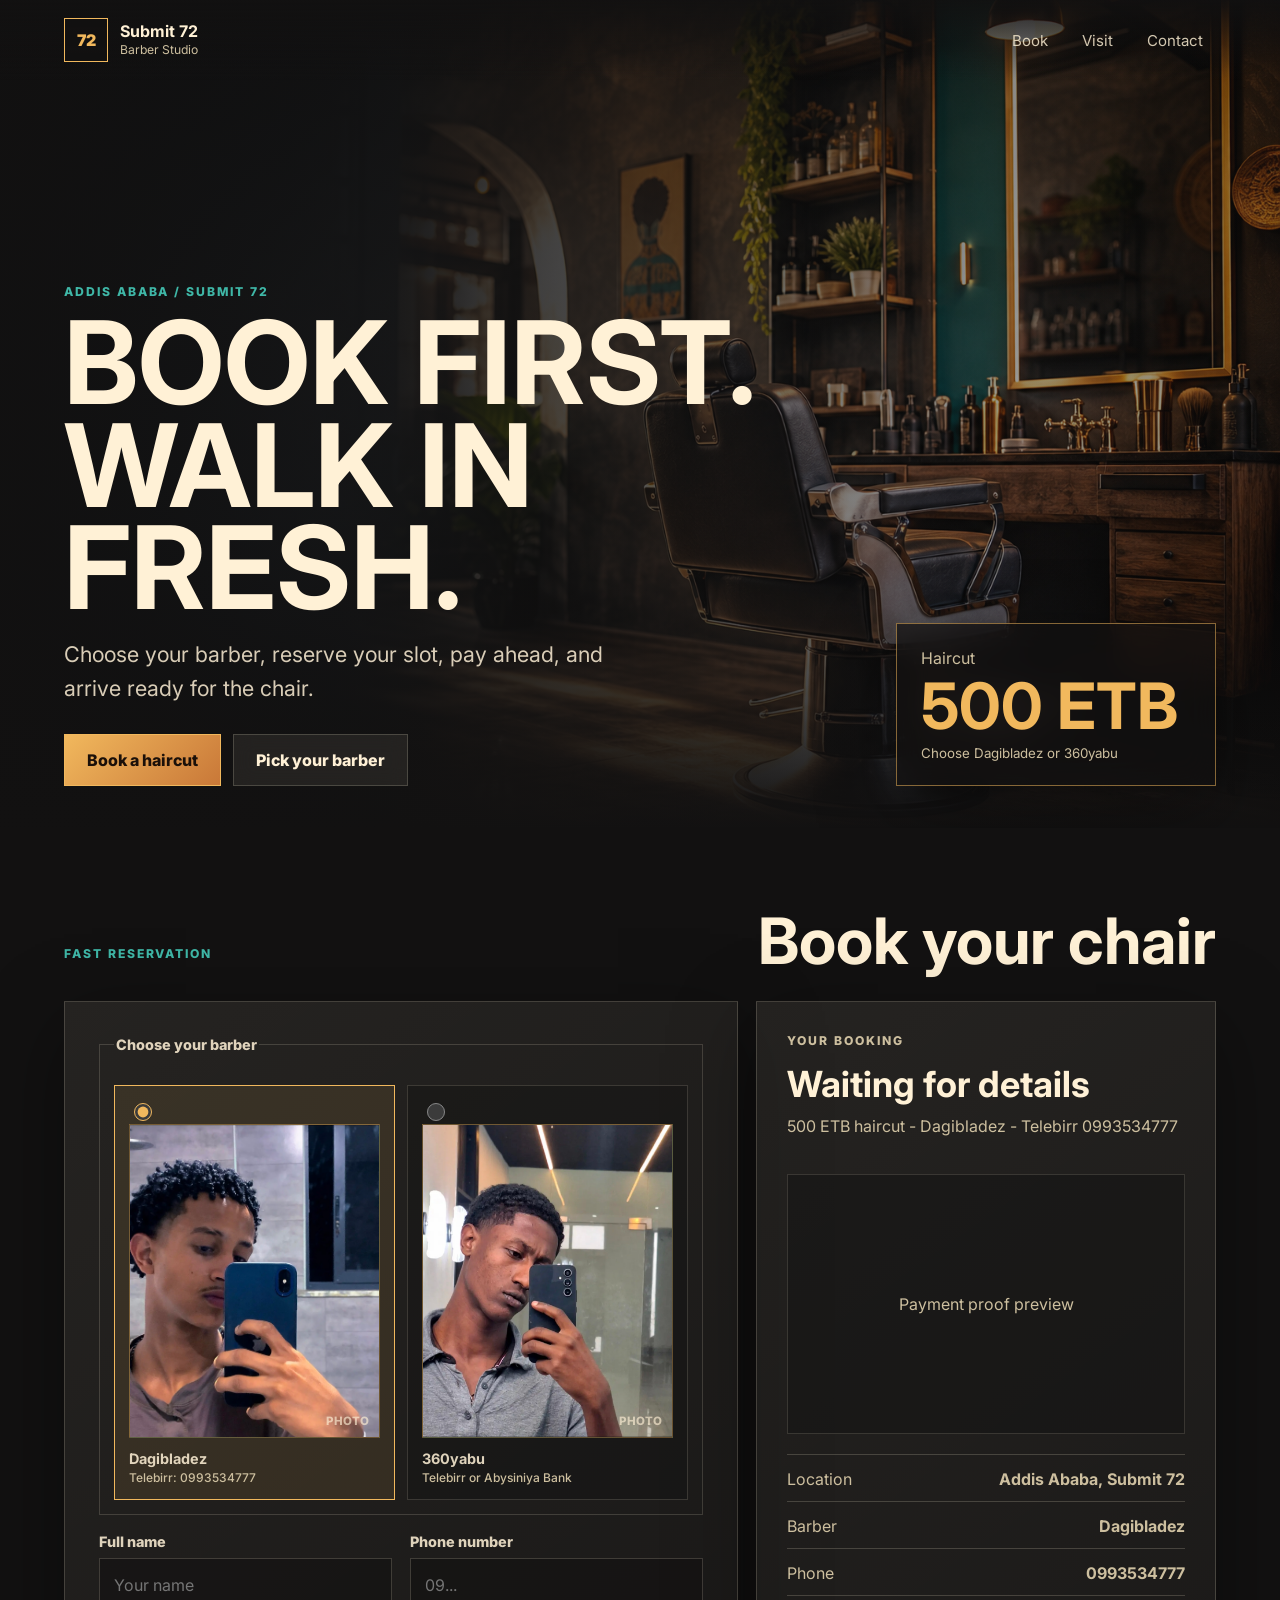
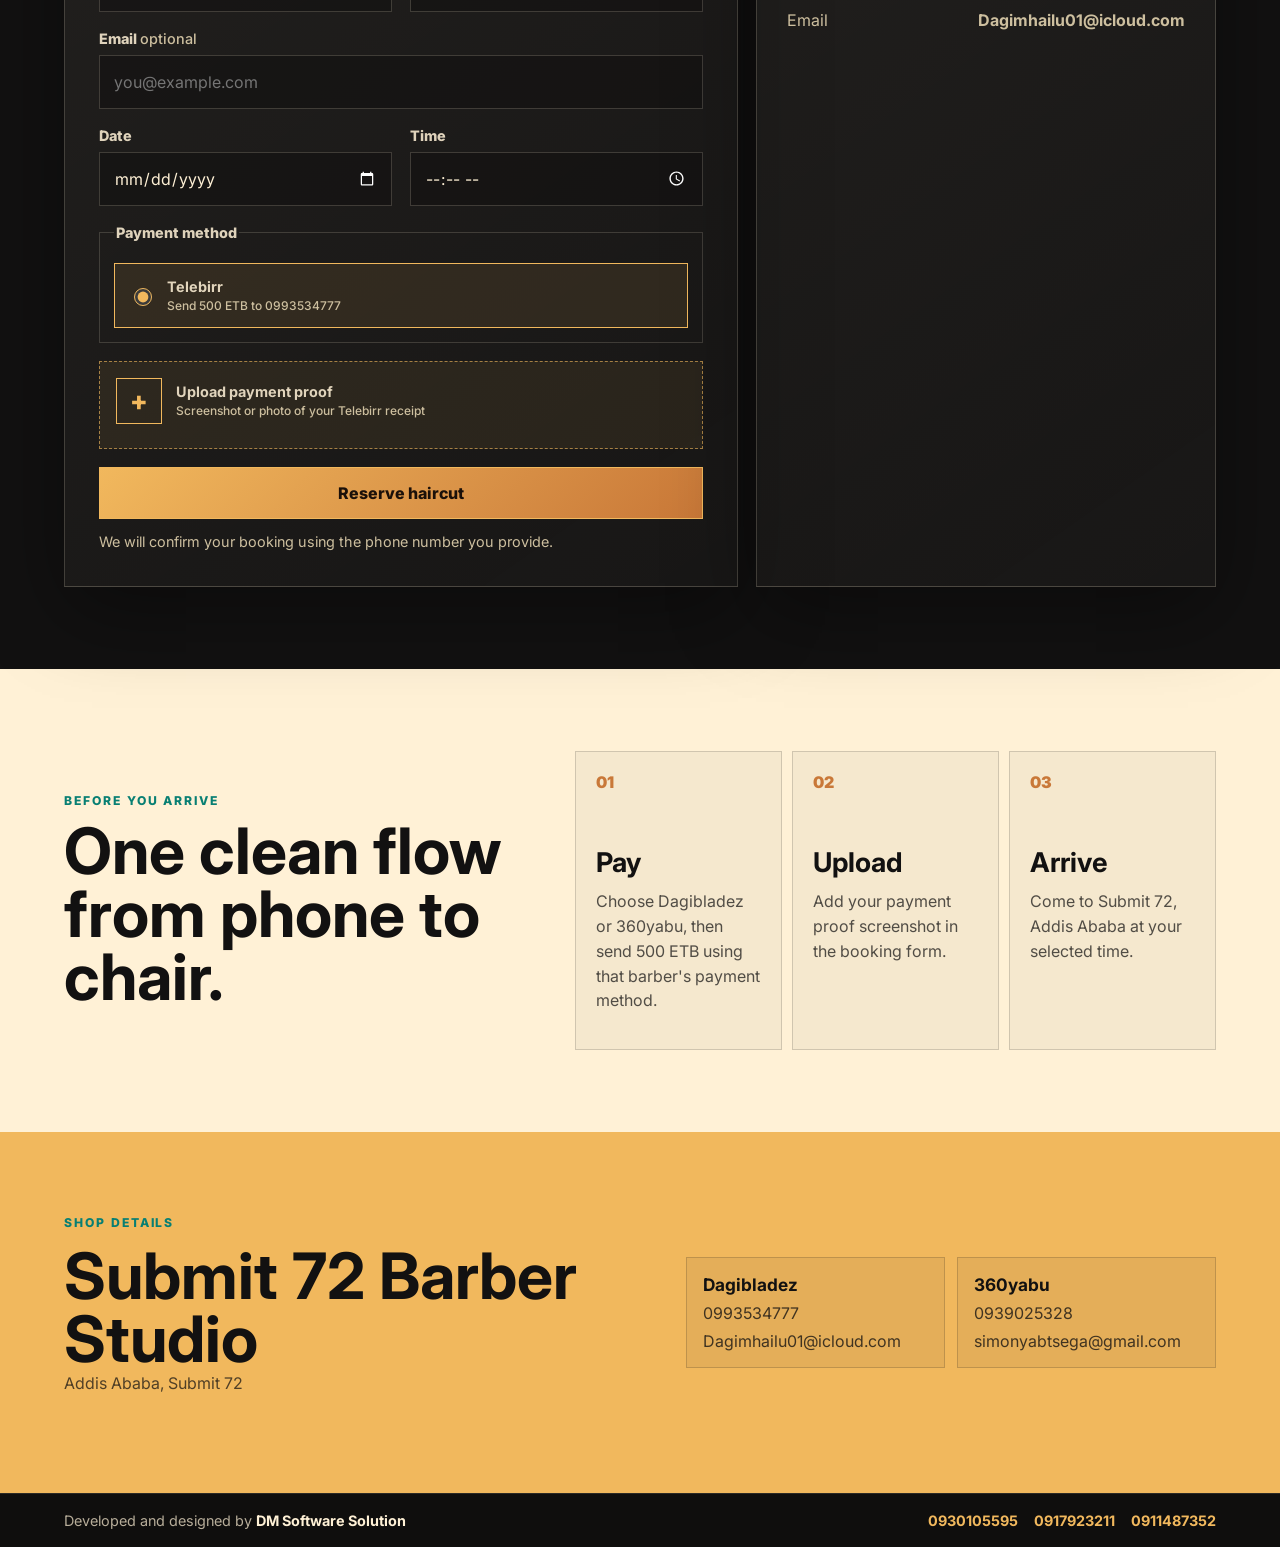
==== index.html @ c6ba0346 "Add developer credit footer" ====
<!doctype html>
<html lang="en">
  <head>
    <meta charset="UTF-8" />
    <meta name="viewport" content="width=device-width, initial-scale=1.0" />
    <title>Submit 72 Barber Booking</title>
    <meta
      name="description"
      content="Book a haircut with Dagibladez or 360yabu before visiting Submit 72 Barber in Addis Ababa. Haircuts are 500 ETB."
    />
    <link rel="preconnect" href="https://fonts.googleapis.com" />
    <link rel="preconnect" href="https://fonts.gstatic.com" crossorigin />
    <link
      href="https://fonts.googleapis.com/css2?family=Inter:wght@400;500;600;700;800;900&display=swap"
      rel="stylesheet"
    />
    <link rel="stylesheet" href="styles.css" />
  </head>
  <body>
    <header class="site-header" aria-label="Primary">
      <a class="brand" href="#top" aria-label="Submit 72 Barber home">
        <span class="brand-mark">72</span>
        <span>
          <strong>Submit 72</strong>
          <small>Barber Studio</small>
        </span>
      </a>
      <nav>
        <a href="#booking">Book</a>
        <a href="#visit">Visit</a>
        <a href="#contact">Contact</a>
      </nav>
    </header>

    <main id="top">
      <section class="hero" aria-labelledby="hero-title">
        <img class="hero-image" src="assets/barber-hero.png" alt="Stylish barber station with premium haircut tools" />
        <div class="hero-shade" aria-hidden="true"></div>
        <div class="hero-grid">
          <div class="hero-copy">
            <p class="eyebrow">Addis Ababa / Submit 72</p>
            <h1 id="hero-title">Book first. Walk in fresh.</h1>
            <p class="hero-text">
              Choose your barber, reserve your slot, pay ahead, and arrive ready for the chair.
            </p>
            <div class="hero-actions">
              <a class="button primary" href="#booking">Book a haircut</a>
              <a class="button ghost" href="#booking">Pick your barber</a>
            </div>
          </div>

          <aside class="price-ticket" aria-label="Haircut price">
            <span>Haircut</span>
            <strong>500 ETB</strong>
            <small>Choose Dagibladez or 360yabu</small>
          </aside>
        </div>
      </section>

      <section class="booking-band" id="booking" aria-labelledby="booking-title">
        <div class="section-heading">
          <p class="eyebrow">Fast reservation</p>
          <h2 id="booking-title">Book your chair</h2>
        </div>

        <div class="booking-shell">
          <form class="booking-form" id="bookingForm">
            <fieldset>
              <legend>Choose your barber</legend>
              <div class="barber-options">
                <label class="barber-choice">
                  <input name="barber" type="radio" value="dagibladez" checked />
                  <span class="barber-photo">
                    <img src="assets/dagibladez.jpg" alt="Dagibladez barber" />
                  </span>
                  <span>
                    <strong>Dagibladez</strong>
                    <small>Telebirr: 0993534777</small>
                  </span>
                </label>
                <label class="barber-choice">
                  <input name="barber" type="radio" value="360yabu" />
                  <span class="barber-photo">
                    <img src="assets/360yabu.jpg" alt="360yabu barber" />
                  </span>
                  <span>
                    <strong>360yabu</strong>
                    <small>Telebirr or Abysiniya Bank</small>
                  </span>
                </label>
              </div>
            </fieldset>

            <div class="form-row two">
              <label>
                <span>Full name</span>
                <input name="clientName" type="text" autocomplete="name" placeholder="Your name" required />
              </label>
              <label>
                <span>Phone number</span>
                <input
                  name="phone"
                  type="tel"
                  autocomplete="tel"
                  inputmode="tel"
                  placeholder="09..."
                  required
                />
              </label>
            </div>

            <label>
              <span>Email <em>optional</em></span>
              <input name="email" type="email" autocomplete="email" placeholder="you@example.com" />
            </label>

            <div class="form-row two">
              <label>
                <span>Date</span>
                <input name="date" type="date" required />
              </label>
              <label>
                <span>Time</span>
                <input name="time" type="time" min="08:00" max="21:00" required />
              </label>
            </div>

            <fieldset>
              <legend>Payment method</legend>
              <div id="paymentMethods"></div>
            </fieldset>

            <label class="upload-box" id="uploadBox">
              <input name="paymentProof" id="paymentProof" type="file" accept="image/*" required />
              <span class="upload-icon" aria-hidden="true">+</span>
              <span>
                <strong>Upload payment proof</strong>
                <small id="proofHelp">Screenshot or photo of your payment receipt</small>
              </span>
            </label>

            <button class="button submit" type="submit">Reserve haircut</button>
            <p class="form-note">We will confirm your booking using the phone number you provide.</p>
          </form>

          <aside class="booking-preview" aria-live="polite">
            <div>
              <p class="eyebrow">Your booking</p>
              <h3 id="previewName">Waiting for details</h3>
              <p id="previewMeta">500 ETB haircut - Dagibladez - Telebirr 0993534777</p>
            </div>
            <div class="proof-preview" id="proofPreview">
              <span>Payment proof preview</span>
            </div>
            <div class="summary-list">
              <p><span>Location</span><strong>Addis Ababa, Submit 72</strong></p>
              <p><span>Barber</span><strong id="previewBarber">Dagibladez</strong></p>
              <p><span>Phone</span><strong id="previewPhone">0993534777</strong></p>
              <p><span>Email</span><strong id="previewEmail">Dagimhailu01@icloud.com</strong></p>
            </div>
          </aside>
        </div>
      </section>

      <section class="info-band" id="visit">
        <div class="info-panel">
          <p class="eyebrow">Before you arrive</p>
          <h2>One clean flow from phone to chair.</h2>
        </div>
        <div class="steps" aria-label="Booking steps">
          <article>
            <span>01</span>
            <h3>Pay</h3>
            <p>Choose Dagibladez or 360yabu, then send 500 ETB using that barber's payment method.</p>
          </article>
          <article>
            <span>02</span>
            <h3>Upload</h3>
            <p>Add your payment proof screenshot in the booking form.</p>
          </article>
          <article>
            <span>03</span>
            <h3>Arrive</h3>
            <p>Come to Submit 72, Addis Ababa at your selected time.</p>
          </article>
        </div>
      </section>

      <section class="contact-band" id="contact" aria-labelledby="contact-title">
        <div>
          <p class="eyebrow">Shop details</p>
          <h2 id="contact-title">Submit 72 Barber Studio</h2>
          <p>Addis Ababa, Submit 72</p>
        </div>
        <div class="barber-contact-list">
          <article>
            <strong>Dagibladez</strong>
            <a href="tel:0993534777">0993534777</a>
            <a href="mailto:Dagimhailu01@icloud.com">Dagimhailu01@icloud.com</a>
          </article>
          <article>
            <strong>360yabu</strong>
            <a href="tel:0939025328">0939025328</a>
            <a href="mailto:simonyabtsega@gmail.com">simonyabtsega@gmail.com</a>
          </article>
        </div>
      </section>

      <footer class="developer-credit">
        <span>Developed and designed by <strong>DM Software Solution</strong></span>
        <span>
          <a href="tel:0930105595">0930105595</a>
          <a href="tel:0917923211">0917923211</a>
          <a href="tel:0911487352">0911487352</a>
        </span>
      </footer>
    </main>

    <div class="toast" id="toast" role="status" aria-live="polite"></div>

    <script src="script.js"></script>
  </body>
</html>
---- styles.css ----
:root {
  color-scheme: dark;
  --ink: #121111;
  --coal: #171513;
  --panel: #211d19;
  --cream: #fff1d6;
  --muted: #cdbf9f;
  --copper: #c97838;
  --gold: #f1b85d;
  --teal: #3fb7a7;
  --line: rgba(255, 241, 214, 0.18);
  --shadow: 0 24px 80px rgba(0, 0, 0, 0.38);
  font-family: Inter, system-ui, -apple-system, BlinkMacSystemFont, "Segoe UI", sans-serif;
}

* {
  box-sizing: border-box;
}

html {
  scroll-behavior: smooth;
}

body {
  margin: 0;
  background: var(--ink);
  color: var(--cream);
}

a {
  color: inherit;
  text-decoration: none;
}

button,
input {
  font: inherit;
}

.site-header {
  position: fixed;
  top: 0;
  left: 0;
  right: 0;
  z-index: 20;
  display: flex;
  align-items: center;
  justify-content: space-between;
  gap: 24px;
  padding: 18px clamp(18px, 5vw, 64px);
  background: linear-gradient(180deg, rgba(18, 17, 17, 0.88), rgba(18, 17, 17, 0));
}

.brand {
  display: inline-flex;
  align-items: center;
  gap: 12px;
  min-width: 0;
}

.brand-mark {
  display: grid;
  width: 44px;
  height: 44px;
  place-items: center;
  border: 1px solid var(--gold);
  background: rgba(18, 17, 17, 0.72);
  color: var(--gold);
  font-weight: 900;
}

.brand strong,
.brand small {
  display: block;
  line-height: 1.05;
}

.brand small {
  color: var(--muted);
  font-size: 0.76rem;
  margin-top: 4px;
}

nav {
  display: flex;
  align-items: center;
  gap: 8px;
}

nav a {
  border: 1px solid transparent;
  color: rgba(255, 241, 214, 0.82);
  padding: 10px 12px;
  font-size: 0.94rem;
}

nav a:hover,
nav a:focus-visible {
  border-color: var(--line);
  color: var(--cream);
}

.hero {
  position: relative;
  min-height: 92svh;
  overflow: hidden;
  display: grid;
  align-items: end;
  padding: 112px clamp(18px, 5vw, 64px) 42px;
}

.hero-image,
.hero-shade {
  position: absolute;
  inset: 0;
  width: 100%;
  height: 100%;
}

.hero-image {
  object-fit: cover;
}

.hero-shade {
  background:
    linear-gradient(90deg, rgba(18, 17, 17, 0.94) 0%, rgba(18, 17, 17, 0.74) 42%, rgba(18, 17, 17, 0.28) 78%),
    linear-gradient(0deg, var(--ink) 0%, rgba(18, 17, 17, 0.18) 32%, rgba(18, 17, 17, 0.3) 100%);
}

.hero-grid {
  position: relative;
  z-index: 1;
  display: grid;
  grid-template-columns: minmax(0, 700px) minmax(230px, 320px);
  align-items: end;
  justify-content: space-between;
  gap: 30px;
  width: 100%;
}

.eyebrow {
  margin: 0 0 12px;
  color: var(--teal);
  font-size: 0.76rem;
  font-weight: 800;
  letter-spacing: 0.16em;
  text-transform: uppercase;
}

h1,
h2,
h3,
p {
  margin-top: 0;
}

h1 {
  max-width: 780px;
  margin-bottom: 18px;
  font-size: clamp(3.45rem, 9vw, 8.8rem);
  line-height: 0.89;
  letter-spacing: 0;
  text-transform: uppercase;
}

.hero-text {
  max-width: 560px;
  color: rgba(255, 241, 214, 0.84);
  font-size: clamp(1.05rem, 2vw, 1.35rem);
  line-height: 1.6;
}

.hero-actions,
.contact-actions {
  display: flex;
  flex-wrap: wrap;
  gap: 12px;
  margin-top: 28px;
}

.button {
  display: inline-flex;
  min-height: 52px;
  align-items: center;
  justify-content: center;
  border: 1px solid var(--line);
  padding: 0 22px;
  color: var(--cream);
  font-weight: 800;
  cursor: pointer;
  transition: transform 180ms ease, border-color 180ms ease, background 180ms ease;
}

.button:hover,
.button:focus-visible {
  transform: translateY(-2px);
}

.primary,
.submit {
  border-color: var(--gold);
  background: linear-gradient(135deg, var(--gold), var(--copper));
  color: #1b1009;
}

.ghost {
  background: rgba(255, 241, 214, 0.08);
  backdrop-filter: blur(10px);
}

.ghost.dark {
  color: var(--ink);
  border-color: rgba(18, 17, 17, 0.24);
  background: rgba(18, 17, 17, 0.06);
}

.price-ticket {
  border: 1px solid rgba(241, 184, 93, 0.52);
  background: rgba(18, 17, 17, 0.68);
  box-shadow: var(--shadow);
  padding: 24px;
  backdrop-filter: blur(16px);
}

.price-ticket span,
.price-ticket small {
  display: block;
  color: var(--muted);
}

.price-ticket strong {
  display: block;
  margin: 8px 0;
  color: var(--gold);
  font-size: clamp(2.4rem, 5vw, 4.2rem);
  line-height: 0.95;
}

.booking-band,
.info-band,
.contact-band {
  padding: 82px clamp(18px, 5vw, 64px);
}

.section-heading {
  display: flex;
  align-items: end;
  justify-content: space-between;
  gap: 24px;
  margin: 0 auto 28px;
  max-width: 1180px;
}

h2 {
  margin-bottom: 0;
  font-size: clamp(2rem, 5vw, 4.5rem);
  line-height: 0.98;
  letter-spacing: 0;
}

.booking-shell {
  display: grid;
  grid-template-columns: minmax(0, 1.1fr) minmax(310px, 0.75fr);
  gap: 18px;
  max-width: 1180px;
  margin: 0 auto;
}

.booking-form,
.booking-preview {
  border: 1px solid var(--line);
  background: linear-gradient(145deg, rgba(255, 241, 214, 0.08), rgba(255, 241, 214, 0.025));
  box-shadow: var(--shadow);
}

.booking-form {
  display: grid;
  gap: 18px;
  padding: clamp(18px, 3vw, 34px);
}

.form-row {
  display: grid;
  gap: 18px;
}

.form-row.two {
  grid-template-columns: repeat(2, minmax(0, 1fr));
}

label,
fieldset {
  min-width: 0;
}

label span,
legend {
  display: block;
  margin-bottom: 8px;
  color: rgba(255, 241, 214, 0.86);
  font-size: 0.9rem;
  font-weight: 800;
}

em {
  color: var(--muted);
  font-style: normal;
  font-weight: 500;
}

input[type="text"],
input[type="tel"],
input[type="email"],
input[type="date"],
input[type="time"] {
  width: 100%;
  min-height: 54px;
  border: 1px solid rgba(255, 241, 214, 0.18);
  border-radius: 0;
  background: rgba(18, 17, 17, 0.62);
  color: var(--cream);
  outline: none;
  padding: 0 14px;
}

input:focus {
  border-color: var(--teal);
}

fieldset {
  margin: 0;
  border: 1px solid rgba(255, 241, 214, 0.16);
  padding: 14px;
}

.barber-options {
  display: grid;
  grid-template-columns: repeat(2, minmax(0, 1fr));
  gap: 12px;
  margin-top: 10px;
}

.barber-choice,
.payment-choice {
  display: flex;
  align-items: center;
  gap: 12px;
  border: 1px solid rgba(255, 241, 214, 0.15);
  background: rgba(18, 17, 17, 0.42);
  padding: 14px;
  cursor: pointer;
}

.barber-choice {
  position: relative;
  align-items: stretch;
  min-height: 230px;
  flex-direction: column;
  padding-top: 38px;
}

.barber-choice:has(input:checked),
.payment-choice:has(input:checked) {
  border-color: var(--gold);
  background: rgba(241, 184, 93, 0.1);
}

.barber-choice input,
.payment-choice input {
  width: 18px;
  height: 18px;
  accent-color: var(--gold);
}

.barber-choice input {
  position: absolute;
  top: 14px;
  left: 14px;
}

.barber-choice span,
.payment-choice span {
  margin: 0;
}

.barber-photo {
  position: relative;
  display: block;
  width: 100%;
  aspect-ratio: 4 / 5;
  overflow: hidden;
  border: 1px solid rgba(241, 184, 93, 0.28);
  box-shadow: inset 0 0 0 1px rgba(255, 241, 214, 0.08);
  background:
    linear-gradient(135deg, rgba(63, 183, 167, 0.24), transparent 42%),
    linear-gradient(315deg, rgba(241, 184, 93, 0.28), rgba(18, 17, 17, 0.22)),
    rgba(18, 17, 17, 0.5);
}

.barber-photo::after {
  position: absolute;
  right: 10px;
  bottom: 9px;
  color: rgba(255, 241, 214, 0.64);
  content: "Photo";
  font-size: 0.72rem;
  font-weight: 800;
  text-transform: uppercase;
}

.barber-photo img {
  display: block;
  width: 100%;
  height: 100%;
  object-fit: cover;
  object-position: center top;
  background: rgba(18, 17, 17, 0.72);
}

.barber-choice small,
.payment-choice small,
.upload-box small {
  display: block;
  margin-top: 3px;
  color: var(--muted);
  font-weight: 500;
}

.upload-box {
  display: flex;
  align-items: center;
  gap: 14px;
  border: 1px dashed rgba(241, 184, 93, 0.62);
  background: rgba(241, 184, 93, 0.08);
  padding: 16px;
  cursor: pointer;
}

.upload-box input {
  position: absolute;
  width: 1px;
  height: 1px;
  opacity: 0;
  pointer-events: none;
}

.upload-icon {
  display: grid;
  width: 46px;
  height: 46px;
  flex: 0 0 auto;
  place-items: center;
  border: 1px solid var(--gold);
  color: var(--gold);
  font-size: 1.65rem;
  line-height: 1;
}

.submit {
  width: 100%;
}

.form-note {
  margin: -6px 0 0;
  color: var(--muted);
  font-size: 0.9rem;
  line-height: 1.5;
}

.booking-preview {
  display: grid;
  align-content: start;
  gap: 20px;
  padding: clamp(18px, 3vw, 30px);
}

.booking-preview h3 {
  margin-bottom: 8px;
  font-size: clamp(1.55rem, 3vw, 2.25rem);
}

.booking-preview p {
  color: var(--muted);
  line-height: 1.5;
}

.proof-preview {
  display: grid;
  min-height: 260px;
  place-items: center;
  overflow: hidden;
  border: 1px solid rgba(255, 241, 214, 0.14);
  background: rgba(18, 17, 17, 0.48);
  color: var(--muted);
}

.proof-preview img {
  width: 100%;
  height: 100%;
  max-height: 360px;
  object-fit: cover;
}

.summary-list {
  display: grid;
  gap: 10px;
}

.summary-list p {
  display: flex;
  justify-content: space-between;
  gap: 16px;
  margin: 0;
  border-top: 1px solid var(--line);
  padding-top: 12px;
}

.summary-list span {
  color: var(--muted);
}

.summary-list strong {
  text-align: right;
}

.info-band {
  display: grid;
  grid-template-columns: minmax(0, 0.86fr) minmax(0, 1.14fr);
  gap: 28px;
  background: var(--cream);
  color: var(--ink);
}

.info-panel {
  align-self: center;
}

.info-panel .eyebrow,
.contact-band .eyebrow {
  color: #087f73;
}

.steps {
  display: grid;
  grid-template-columns: repeat(3, minmax(0, 1fr));
  gap: 10px;
}

.steps article {
  min-height: 220px;
  border: 1px solid rgba(18, 17, 17, 0.16);
  padding: 20px;
  background: rgba(18, 17, 17, 0.04);
}

.steps span {
  color: var(--copper);
  font-weight: 900;
}

.steps h3 {
  margin: 54px 0 10px;
  font-size: 1.7rem;
}

.steps p,
.contact-band p {
  color: rgba(18, 17, 17, 0.72);
  line-height: 1.55;
}

.contact-band {
  display: flex;
  align-items: center;
  justify-content: space-between;
  gap: 24px;
  background: var(--gold);
  color: var(--ink);
}

.barber-contact-list {
  display: grid;
  grid-template-columns: repeat(2, minmax(220px, 1fr));
  gap: 12px;
  width: min(640px, 100%);
}

.barber-contact-list article {
  display: grid;
  gap: 8px;
  border: 1px solid rgba(18, 17, 17, 0.18);
  background: rgba(18, 17, 17, 0.06);
  padding: 16px;
}

.barber-contact-list strong {
  font-size: 1.08rem;
}

.barber-contact-list a {
  overflow-wrap: anywhere;
  color: rgba(18, 17, 17, 0.78);
}

.developer-credit {
  display: flex;
  flex-wrap: wrap;
  align-items: center;
  justify-content: space-between;
  gap: 12px 24px;
  border-top: 1px solid rgba(255, 241, 214, 0.12);
  background: #0f0e0d;
  color: rgba(255, 241, 214, 0.7);
  padding: 18px clamp(18px, 5vw, 64px);
  font-size: 0.9rem;
}

.developer-credit strong {
  color: var(--cream);
}

.developer-credit span:last-child {
  display: flex;
  flex-wrap: wrap;
  gap: 10px 16px;
}

.developer-credit a {
  color: var(--gold);
  font-weight: 700;
}

.toast {
  position: fixed;
  right: 18px;
  bottom: 18px;
  z-index: 30;
  width: min(420px, calc(100vw - 36px));
  transform: translateY(24px);
  border: 1px solid rgba(63, 183, 167, 0.7);
  background: rgba(18, 17, 17, 0.94);
  box-shadow: var(--shadow);
  color: var(--cream);
  opacity: 0;
  pointer-events: none;
  padding: 16px;
  transition: opacity 180ms ease, transform 180ms ease;
}

.toast.show {
  transform: translateY(0);
  opacity: 1;
}

@media (max-width: 920px) {
  .hero {
    min-height: auto;
    padding-top: 118px;
  }

  .hero-grid,
  .booking-shell,
  .info-band {
    grid-template-columns: 1fr;
  }

  .price-ticket {
    max-width: 360px;
  }

  .steps {
    grid-template-columns: 1fr;
  }
}

@media (max-width: 640px) {
  .site-header {
    align-items: flex-start;
    padding: 14px;
  }

  nav {
    gap: 2px;
  }

  nav a {
    padding: 9px 7px;
    font-size: 0.82rem;
  }

  .brand-mark {
    width: 38px;
    height: 38px;
  }

  .brand strong {
    font-size: 0.92rem;
  }

  .brand small {
    font-size: 0.68rem;
  }

  h1 {
    font-size: clamp(3rem, 16vw, 5rem);
  }

  .hero-grid {
    gap: 22px;
  }

  .form-row.two,
  .barber-options,
  .barber-contact-list,
  .section-heading,
  .contact-band {
    grid-template-columns: 1fr;
    flex-direction: column;
    align-items: stretch;
  }

  .booking-band,
  .info-band,
  .contact-band {
    padding: 58px 14px;
  }

  .summary-list p {
    display: grid;
    gap: 4px;
  }

  .summary-list strong {
    text-align: left;
  }
}
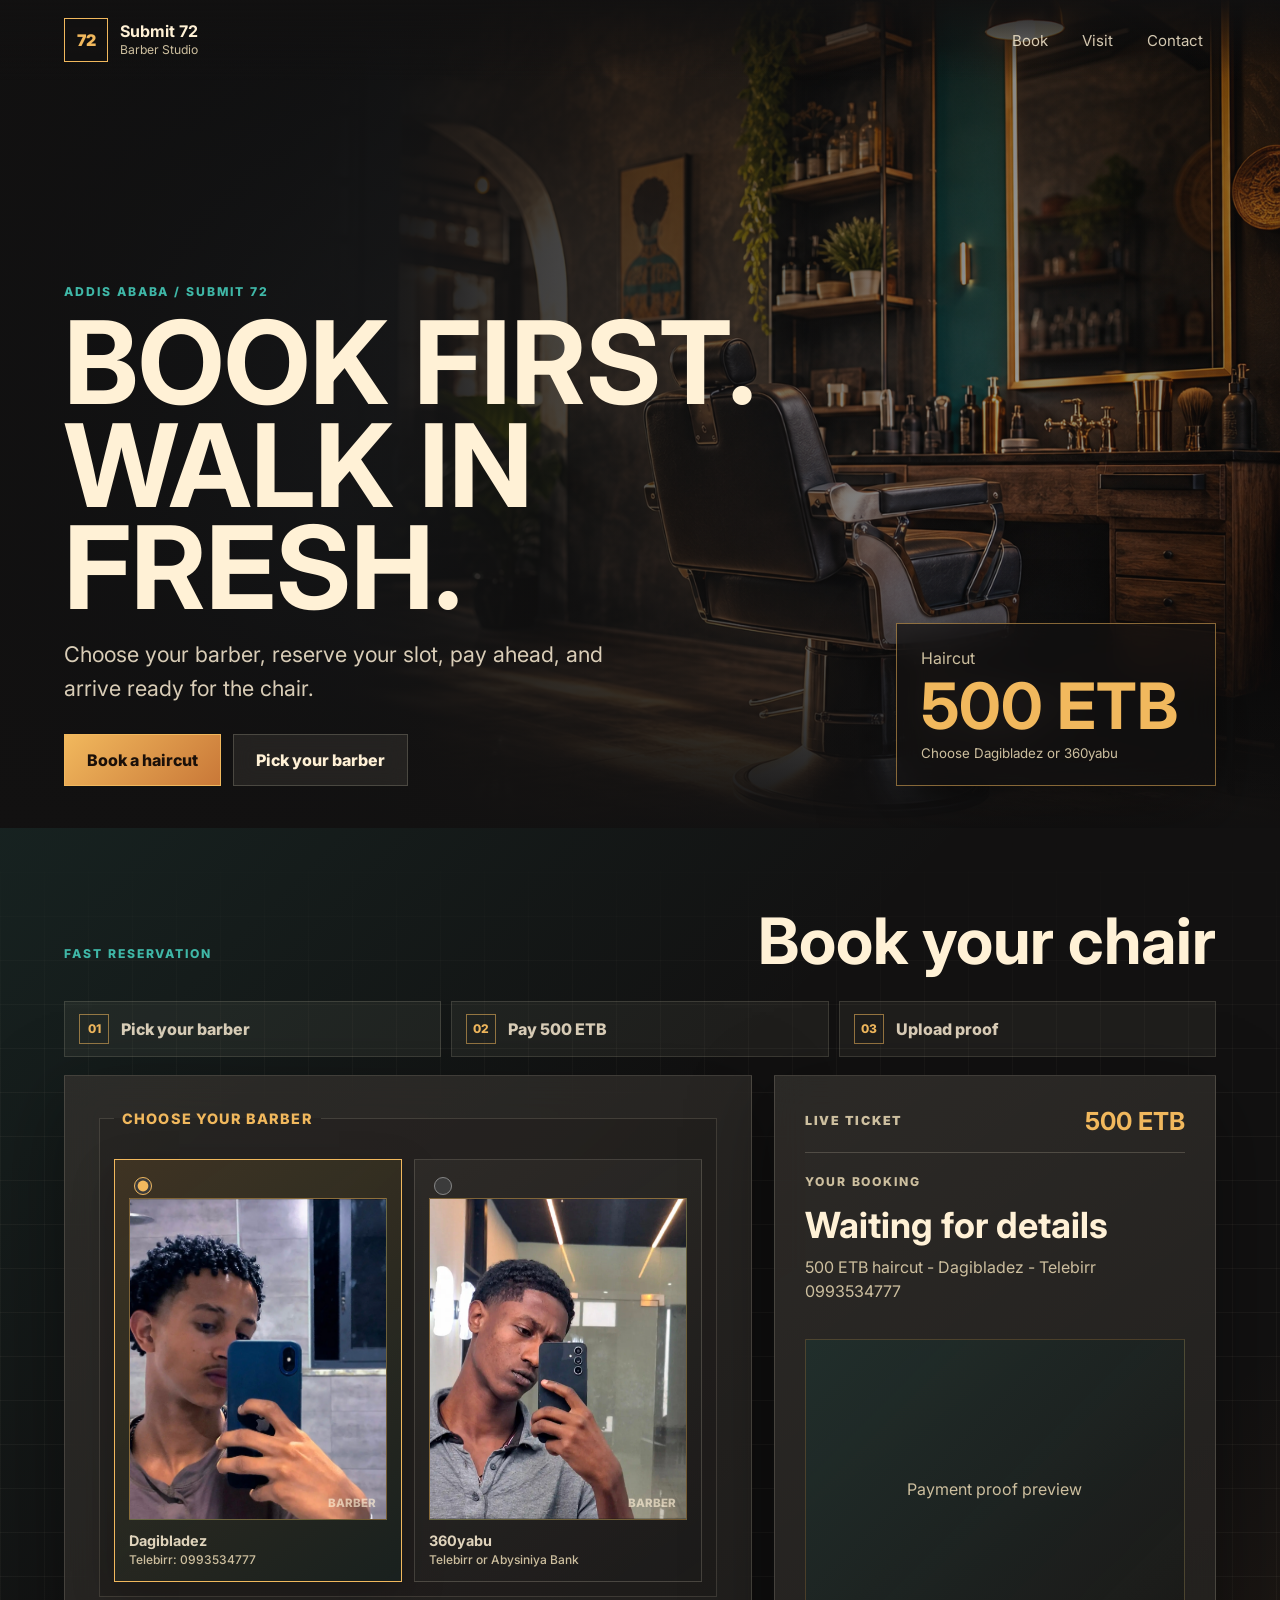
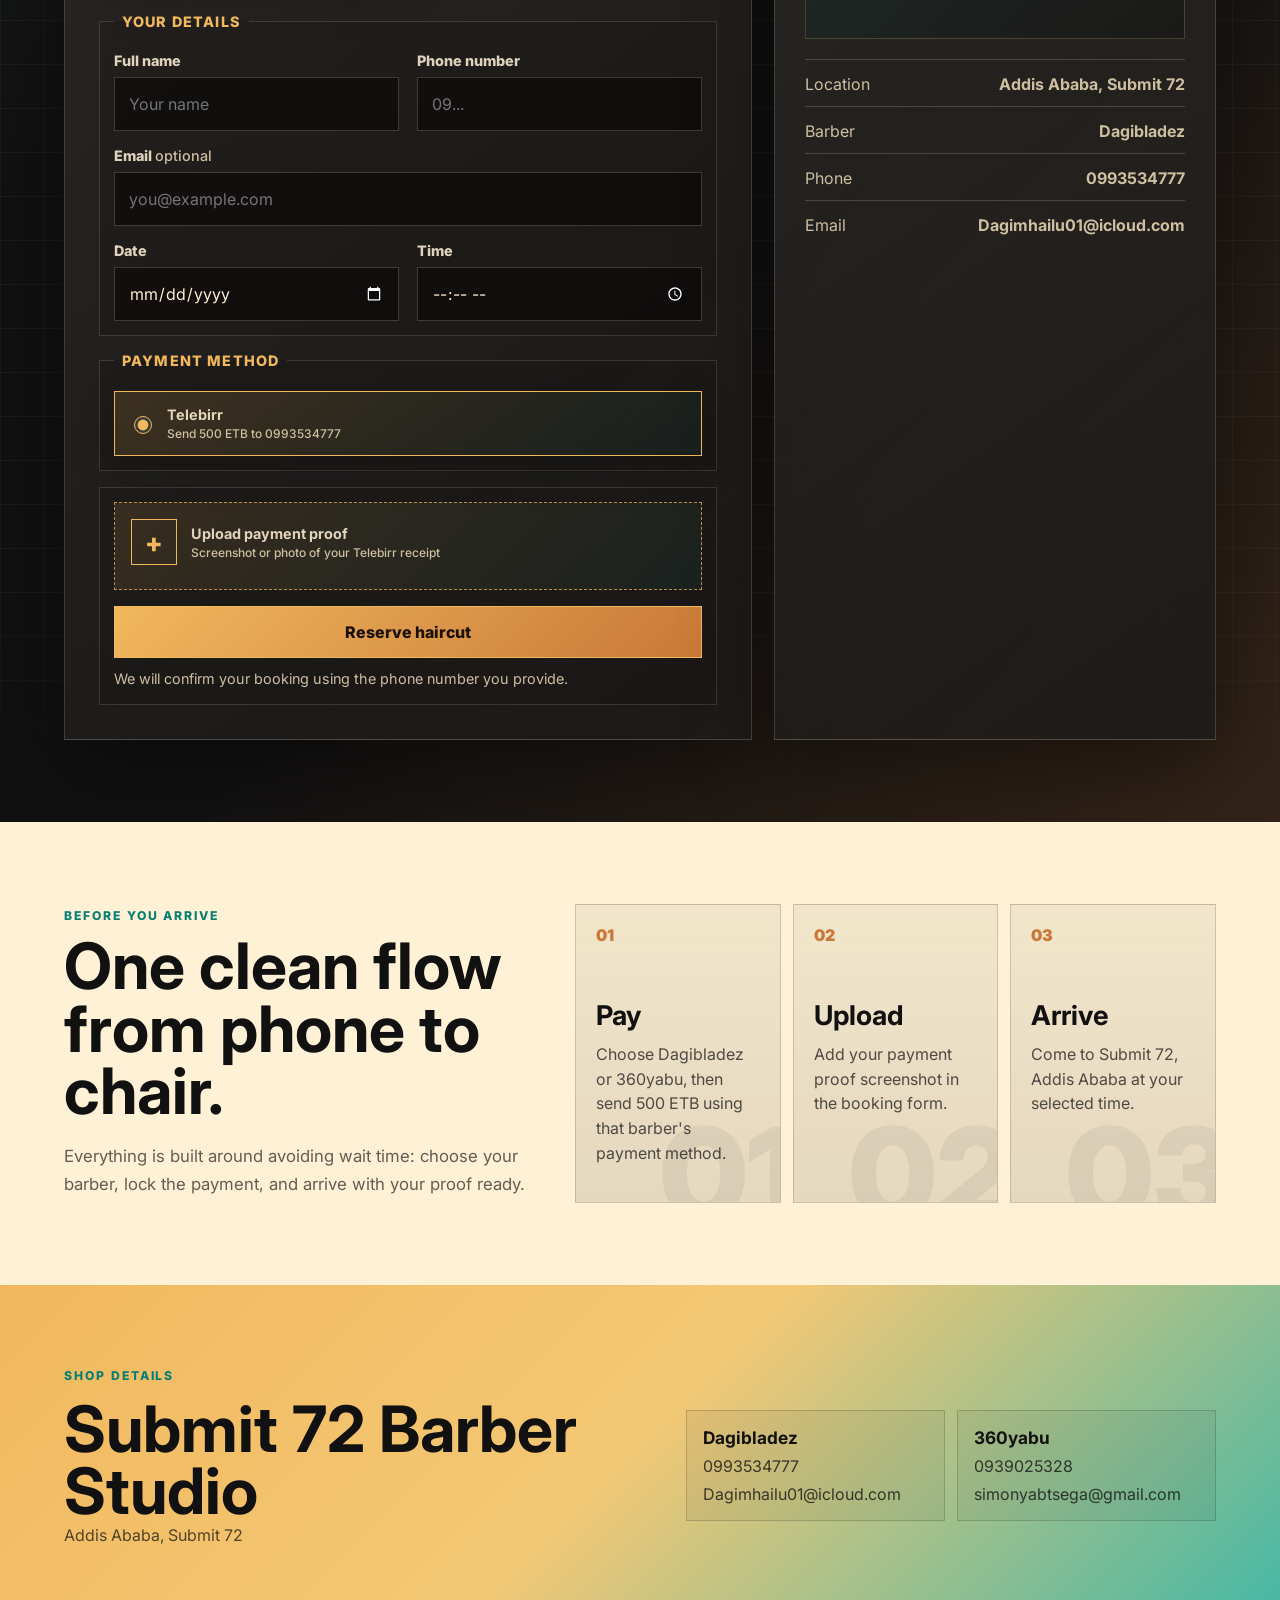
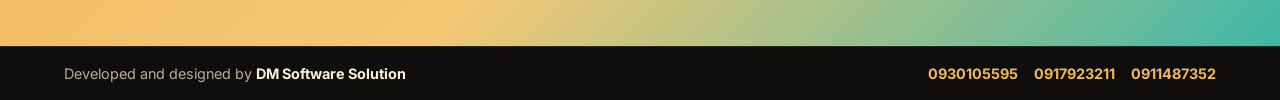
==== commit b9398a2d: "Redesign booking section" ====
--- a/index.html
+++ b/index.html
@@ -63,9 +63,15 @@
           <h2 id="booking-title">Book your chair</h2>
         </div>
 
+        <div class="booking-highlights" aria-label="Booking highlights">
+          <p><span>01</span> Pick your barber</p>
+          <p><span>02</span> Pay 500 ETB</p>
+          <p><span>03</span> Upload proof</p>
+        </div>
+
         <div class="booking-shell">
           <form class="booking-form" id="bookingForm">
-            <fieldset>
+            <fieldset class="form-panel barber-panel">
               <legend>Choose your barber</legend>
               <div class="barber-options">
                 <label class="barber-choice">
@@ -91,59 +97,68 @@
               </div>
             </fieldset>
 
-            <div class="form-row two">
+            <fieldset class="form-panel">
+              <legend>Your details</legend>
+              <div class="form-row two">
+                <label>
+                  <span>Full name</span>
+                  <input name="clientName" type="text" autocomplete="name" placeholder="Your name" required />
+                </label>
+                <label>
+                  <span>Phone number</span>
+                  <input
+                    name="phone"
+                    type="tel"
+                    autocomplete="tel"
+                    inputmode="tel"
+                    placeholder="09..."
+                    required
+                  />
+                </label>
+              </div>
+
               <label>
-                <span>Full name</span>
-                <input name="clientName" type="text" autocomplete="name" placeholder="Your name" required />
+                <span>Email <em>optional</em></span>
+                <input name="email" type="email" autocomplete="email" placeholder="you@example.com" />
               </label>
-              <label>
-                <span>Phone number</span>
-                <input
-                  name="phone"
-                  type="tel"
-                  autocomplete="tel"
-                  inputmode="tel"
-                  placeholder="09..."
-                  required
-                />
-              </label>
-            </div>
-
-            <label>
-              <span>Email <em>optional</em></span>
-              <input name="email" type="email" autocomplete="email" placeholder="you@example.com" />
-            </label>
-
-            <div class="form-row two">
-              <label>
-                <span>Date</span>
-                <input name="date" type="date" required />
-              </label>
-              <label>
-                <span>Time</span>
-                <input name="time" type="time" min="08:00" max="21:00" required />
-              </label>
-            </div>
-
-            <fieldset>
+
+              <div class="form-row two">
+                <label>
+                  <span>Date</span>
+                  <input name="date" type="date" required />
+                </label>
+                <label>
+                  <span>Time</span>
+                  <input name="time" type="time" min="08:00" max="21:00" required />
+                </label>
+              </div>
+            </fieldset>
+
+            <fieldset class="form-panel payment-panel">
               <legend>Payment method</legend>
               <div id="paymentMethods"></div>
             </fieldset>
 
-            <label class="upload-box" id="uploadBox">
-              <input name="paymentProof" id="paymentProof" type="file" accept="image/*" required />
-              <span class="upload-icon" aria-hidden="true">+</span>
-              <span>
-                <strong>Upload payment proof</strong>
-                <small id="proofHelp">Screenshot or photo of your payment receipt</small>
-              </span>
-            </label>
-
-            <button class="button submit" type="submit">Reserve haircut</button>
-            <p class="form-note">We will confirm your booking using the phone number you provide.</p>
+            <div class="form-panel final-panel">
+              <label class="upload-box" id="uploadBox">
+                <input name="paymentProof" id="paymentProof" type="file" accept="image/*" required />
+                <span class="upload-icon" aria-hidden="true">+</span>
+                <span>
+                  <strong>Upload payment proof</strong>
+                  <small id="proofHelp">Screenshot or photo of your payment receipt</small>
+                </span>
+              </label>
+
+              <button class="button submit" type="submit">Reserve haircut</button>
+              <p class="form-note">We will confirm your booking using the phone number you provide.</p>
+            </div>
           </form>
 
           <aside class="booking-preview" aria-live="polite">
+            <div class="preview-topline">
+              <span>Live ticket</span>
+              <strong>500 ETB</strong>
+            </div>
             <div>
               <p class="eyebrow">Your booking</p>
               <h3 id="previewName">Waiting for details</h3>
@@ -166,19 +181,20 @@
         <div class="info-panel">
           <p class="eyebrow">Before you arrive</p>
           <h2>One clean flow from phone to chair.</h2>
+          <p>Everything is built around avoiding wait time: choose your barber, lock the payment, and arrive with your proof ready.</p>
         </div>
         <div class="steps" aria-label="Booking steps">
-          <article>
+          <article data-step="01">
             <span>01</span>
             <h3>Pay</h3>
             <p>Choose Dagibladez or 360yabu, then send 500 ETB using that barber's payment method.</p>
           </article>
-          <article>
+          <article data-step="02">
             <span>02</span>
             <h3>Upload</h3>
             <p>Add your payment proof screenshot in the booking form.</p>
           </article>
-          <article>
+          <article data-step="03">
             <span>03</span>
             <h3>Arrive</h3>
             <p>Come to Submit 72, Addis Ababa at your selected time.</p>
--- a/styles.css
+++ b/styles.css
@@ -242,6 +242,32 @@
   padding: 82px clamp(18px, 5vw, 64px);
 }
 
+.booking-band {
+  position: relative;
+  overflow: hidden;
+  background:
+    linear-gradient(135deg, rgba(63, 183, 167, 0.1), transparent 34%),
+    linear-gradient(315deg, rgba(201, 120, 56, 0.18), transparent 38%),
+    var(--ink);
+}
+
+.booking-band::before {
+  position: absolute;
+  inset: 0;
+  background-image:
+    linear-gradient(rgba(255, 241, 214, 0.045) 1px, transparent 1px),
+    linear-gradient(90deg, rgba(255, 241, 214, 0.035) 1px, transparent 1px);
+  background-size: 44px 44px;
+  content: "";
+  mask-image: linear-gradient(180deg, transparent, #000 16%, #000 86%, transparent);
+  pointer-events: none;
+}
+
+.booking-band > * {
+  position: relative;
+  z-index: 1;
+}
+
 .section-heading {
   display: flex;
   align-items: end;
@@ -251,6 +277,38 @@
   max-width: 1180px;
 }
 
+.booking-highlights {
+  display: grid;
+  grid-template-columns: repeat(3, minmax(0, 1fr));
+  gap: 10px;
+  max-width: 1180px;
+  margin: 0 auto 18px;
+}
+
+.booking-highlights p {
+  display: flex;
+  align-items: center;
+  gap: 12px;
+  min-height: 56px;
+  margin: 0;
+  border: 1px solid rgba(255, 241, 214, 0.13);
+  background: rgba(255, 241, 214, 0.055);
+  color: rgba(255, 241, 214, 0.84);
+  padding: 12px 14px;
+  font-weight: 800;
+}
+
+.booking-highlights span {
+  display: grid;
+  width: 30px;
+  height: 30px;
+  flex: 0 0 auto;
+  place-items: center;
+  border: 1px solid rgba(241, 184, 93, 0.56);
+  color: var(--gold);
+  font-size: 0.75rem;
+}
+
 h2 {
   margin-bottom: 0;
   font-size: clamp(2rem, 5vw, 4.5rem);
@@ -260,23 +318,48 @@
 
 .booking-shell {
   display: grid;
-  grid-template-columns: minmax(0, 1.1fr) minmax(310px, 0.75fr);
-  gap: 18px;
+  grid-template-columns: minmax(0, 1.12fr) minmax(330px, 0.72fr);
+  gap: 22px;
   max-width: 1180px;
   margin: 0 auto;
 }
 
 .booking-form,
 .booking-preview {
-  border: 1px solid var(--line);
-  background: linear-gradient(145deg, rgba(255, 241, 214, 0.08), rgba(255, 241, 214, 0.025));
+  border: 1px solid rgba(255, 241, 214, 0.16);
+  background:
+    linear-gradient(145deg, rgba(255, 241, 214, 0.11), rgba(255, 241, 214, 0.035)),
+    rgba(18, 17, 17, 0.78);
   box-shadow: var(--shadow);
+  backdrop-filter: blur(18px);
 }
 
 .booking-form {
   display: grid;
-  gap: 18px;
+  gap: 16px;
   padding: clamp(18px, 3vw, 34px);
+}
+
+.form-panel {
+  position: relative;
+  display: grid;
+  gap: 16px;
+  margin: 0;
+  border-color: rgba(255, 241, 214, 0.14);
+  background: rgba(18, 17, 17, 0.22);
+}
+
+.form-panel legend {
+  width: auto;
+  padding: 0 8px;
+  color: var(--gold);
+  letter-spacing: 0.08em;
+  text-transform: uppercase;
+}
+
+.final-panel {
+  border: 1px solid rgba(255, 241, 214, 0.14);
+  padding: 14px;
 }
 
 .form-row {
@@ -315,16 +398,19 @@
 input[type="time"] {
   width: 100%;
   min-height: 54px;
-  border: 1px solid rgba(255, 241, 214, 0.18);
+  border: 1px solid rgba(255, 241, 214, 0.2);
   border-radius: 0;
-  background: rgba(18, 17, 17, 0.62);
+  background: rgba(10, 9, 8, 0.66);
   color: var(--cream);
   outline: none;
   padding: 0 14px;
+  transition: border-color 180ms ease, box-shadow 180ms ease, background 180ms ease;
 }
 
 input:focus {
   border-color: var(--teal);
+  box-shadow: 0 0 0 3px rgba(63, 183, 167, 0.12);
+  background: rgba(10, 9, 8, 0.86);
 }
 
 fieldset {
@@ -340,15 +426,23 @@
   margin-top: 10px;
 }
 
+#paymentMethods {
+  display: grid;
+  gap: 12px;
+}
+
 .barber-choice,
 .payment-choice {
   display: flex;
   align-items: center;
   gap: 12px;
-  border: 1px solid rgba(255, 241, 214, 0.15);
-  background: rgba(18, 17, 17, 0.42);
+  border: 1px solid rgba(255, 241, 214, 0.16);
+  background:
+    linear-gradient(145deg, rgba(255, 241, 214, 0.08), rgba(255, 241, 214, 0.02)),
+    rgba(18, 17, 17, 0.42);
   padding: 14px;
   cursor: pointer;
+  transition: transform 180ms ease, border-color 180ms ease, background 180ms ease;
 }
 
 .barber-choice {
@@ -359,10 +453,19 @@
   padding-top: 38px;
 }
 
+.barber-choice:hover,
+.payment-choice:hover {
+  transform: translateY(-2px);
+  border-color: rgba(241, 184, 93, 0.46);
+}
+
 .barber-choice:has(input:checked),
 .payment-choice:has(input:checked) {
   border-color: var(--gold);
-  background: rgba(241, 184, 93, 0.1);
+  background:
+    linear-gradient(145deg, rgba(241, 184, 93, 0.18), rgba(63, 183, 167, 0.08)),
+    rgba(18, 17, 17, 0.68);
+  box-shadow: 0 16px 42px rgba(0, 0, 0, 0.2);
 }
 
 .barber-choice input,
@@ -389,7 +492,7 @@
   width: 100%;
   aspect-ratio: 4 / 5;
   overflow: hidden;
-  border: 1px solid rgba(241, 184, 93, 0.28);
+  border: 1px solid rgba(241, 184, 93, 0.34);
   box-shadow: inset 0 0 0 1px rgba(255, 241, 214, 0.08);
   background:
     linear-gradient(135deg, rgba(63, 183, 167, 0.24), transparent 42%),
@@ -402,7 +505,7 @@
   right: 10px;
   bottom: 9px;
   color: rgba(255, 241, 214, 0.64);
-  content: "Photo";
+  content: "Barber";
   font-size: 0.72rem;
   font-weight: 800;
   text-transform: uppercase;
@@ -430,8 +533,10 @@
   display: flex;
   align-items: center;
   gap: 14px;
-  border: 1px dashed rgba(241, 184, 93, 0.62);
-  background: rgba(241, 184, 93, 0.08);
+  border: 1px dashed rgba(241, 184, 93, 0.72);
+  background:
+    linear-gradient(135deg, rgba(241, 184, 93, 0.14), rgba(63, 183, 167, 0.08)),
+    rgba(18, 17, 17, 0.34);
   padding: 16px;
   cursor: pointer;
 }
@@ -472,6 +577,29 @@
   align-content: start;
   gap: 20px;
   padding: clamp(18px, 3vw, 30px);
+  position: sticky;
+  top: 96px;
+}
+
+.preview-topline {
+  display: flex;
+  align-items: center;
+  justify-content: space-between;
+  border-bottom: 1px solid var(--line);
+  padding-bottom: 16px;
+}
+
+.preview-topline span {
+  color: var(--muted);
+  font-size: 0.78rem;
+  font-weight: 900;
+  letter-spacing: 0.14em;
+  text-transform: uppercase;
+}
+
+.preview-topline strong {
+  color: var(--gold);
+  font-size: 1.55rem;
 }
 
 .booking-preview h3 {
@@ -486,11 +614,13 @@
 
 .proof-preview {
   display: grid;
-  min-height: 260px;
+  min-height: 300px;
   place-items: center;
   overflow: hidden;
-  border: 1px solid rgba(255, 241, 214, 0.14);
-  background: rgba(18, 17, 17, 0.48);
+  border: 1px solid rgba(241, 184, 93, 0.22);
+  background:
+    linear-gradient(135deg, rgba(63, 183, 167, 0.12), transparent),
+    rgba(18, 17, 17, 0.48);
   color: var(--muted);
 }
 
@@ -527,12 +657,22 @@
   display: grid;
   grid-template-columns: minmax(0, 0.86fr) minmax(0, 1.14fr);
   gap: 28px;
-  background: var(--cream);
+  background:
+    linear-gradient(120deg, rgba(255, 241, 214, 0.94), rgba(255, 241, 214, 1)),
+    var(--cream);
   color: var(--ink);
 }
 
 .info-panel {
   align-self: center;
+}
+
+.info-panel p:not(.eyebrow) {
+  max-width: 520px;
+  margin: 20px 0 0;
+  color: rgba(18, 17, 17, 0.66);
+  font-size: 1.05rem;
+  line-height: 1.65;
 }
 
 .info-panel .eyebrow,
@@ -543,14 +683,29 @@
 .steps {
   display: grid;
   grid-template-columns: repeat(3, minmax(0, 1fr));
-  gap: 10px;
+  gap: 12px;
 }
 
 .steps article {
-  min-height: 220px;
+  position: relative;
+  min-height: 240px;
   border: 1px solid rgba(18, 17, 17, 0.16);
   padding: 20px;
-  background: rgba(18, 17, 17, 0.04);
+  background:
+    linear-gradient(180deg, rgba(18, 17, 17, 0.02), rgba(18, 17, 17, 0.08)),
+    rgba(18, 17, 17, 0.035);
+  overflow: hidden;
+}
+
+.steps article::after {
+  position: absolute;
+  right: -20px;
+  bottom: -36px;
+  color: rgba(18, 17, 17, 0.06);
+  content: attr(data-step);
+  font-size: 8rem;
+  font-weight: 900;
+  line-height: 1;
 }
 
 .steps span {
@@ -574,7 +729,8 @@
   align-items: center;
   justify-content: space-between;
   gap: 24px;
-  background: var(--gold);
+  background:
+    linear-gradient(135deg, var(--gold), #f4c875 48%, var(--teal));
   color: var(--ink);
 }
 
@@ -671,6 +827,10 @@
   .steps {
     grid-template-columns: 1fr;
   }
+
+  .booking-preview {
+    position: static;
+  }
 }
 
 @media (max-width: 640px) {
@@ -712,6 +872,7 @@
   .form-row.two,
   .barber-options,
   .barber-contact-list,
+  .booking-highlights,
   .section-heading,
   .contact-band {
     grid-template-columns: 1fr;
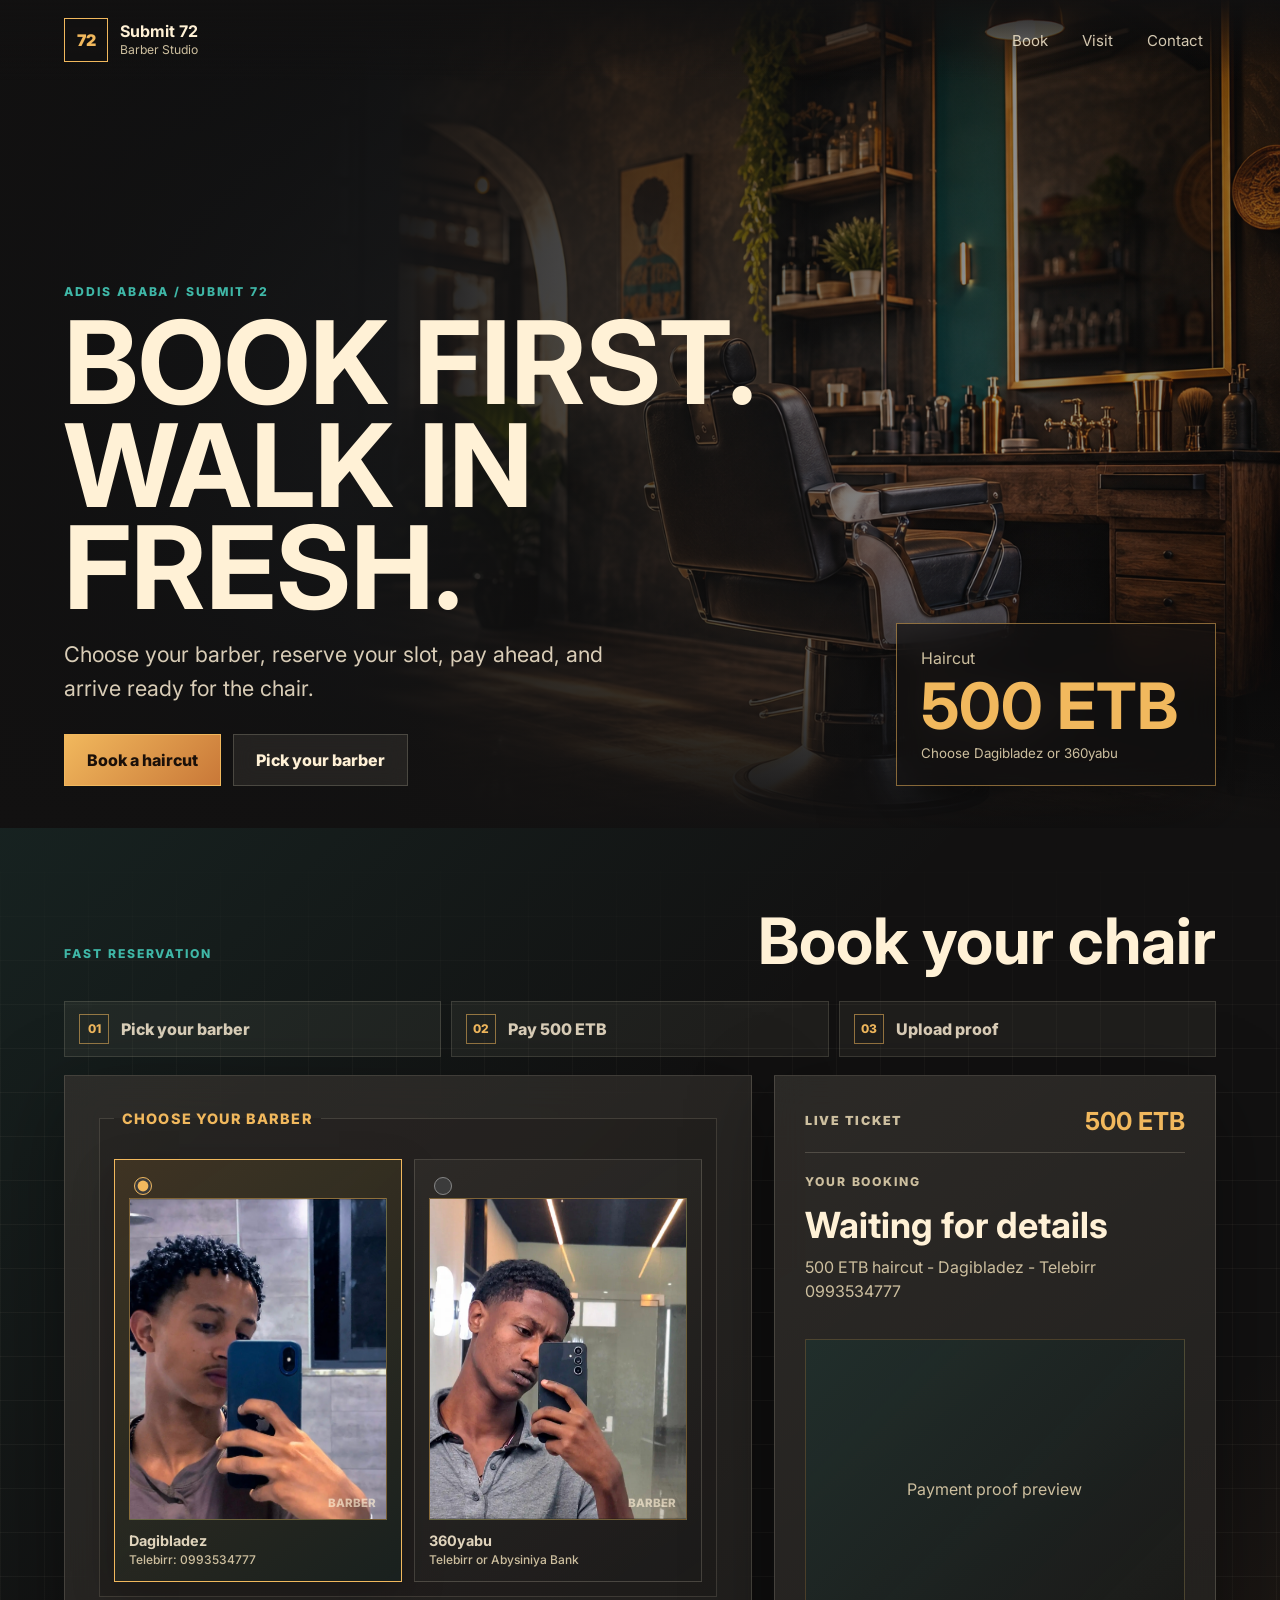
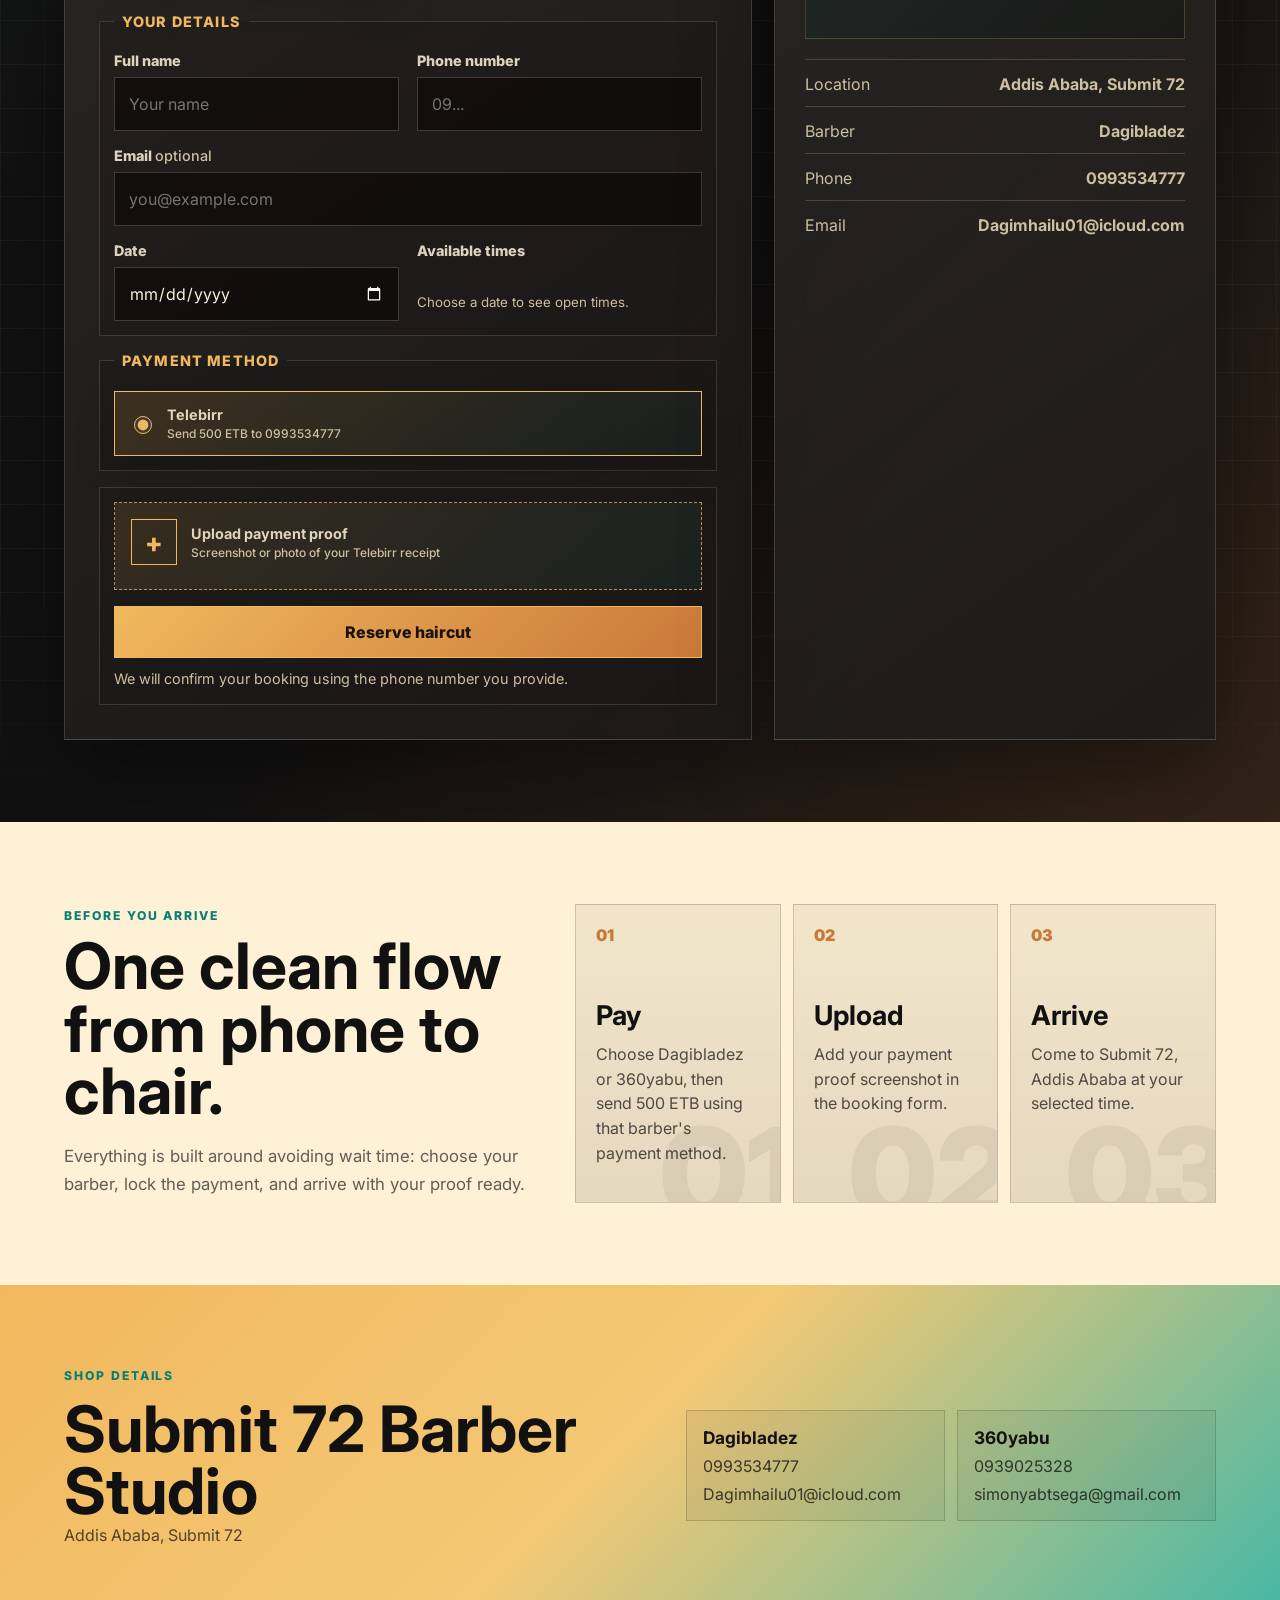
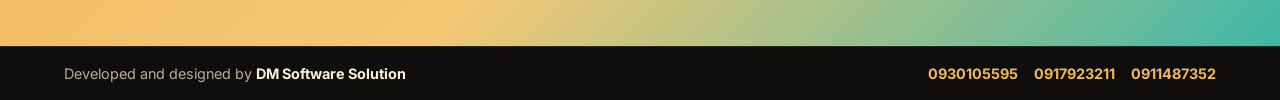
==== commit 02381f8d: "Add selectable time slots" ====
--- a/index.html
+++ b/index.html
@@ -127,10 +127,12 @@
                   <span>Date</span>
                   <input name="date" type="date" required />
                 </label>
-                <label>
-                  <span>Time</span>
-                  <input name="time" type="time" min="08:00" max="21:00" required />
-                </label>
+                <div class="slot-picker">
+                  <span>Available times</span>
+                  <input name="time" type="hidden" required />
+                  <div class="time-slots" id="timeSlots" aria-live="polite"></div>
+                  <small id="slotHelp">Choose a date to see open times.</small>
+                </div>
               </div>
             </fieldset>
 
--- a/styles.css
+++ b/styles.css
@@ -394,8 +394,7 @@
 input[type="text"],
 input[type="tel"],
 input[type="email"],
-input[type="date"],
-input[type="time"] {
+input[type="date"] {
   width: 100%;
   min-height: 54px;
   border: 1px solid rgba(255, 241, 214, 0.2);
@@ -411,6 +410,77 @@
   border-color: var(--teal);
   box-shadow: 0 0 0 3px rgba(63, 183, 167, 0.12);
   background: rgba(10, 9, 8, 0.86);
+}
+
+.slot-picker {
+  display: grid;
+  gap: 8px;
+}
+
+.slot-picker > span {
+  display: block;
+  margin-bottom: 0;
+  color: rgba(255, 241, 214, 0.86);
+  font-size: 0.9rem;
+  font-weight: 800;
+}
+
+.slot-picker small {
+  color: var(--muted);
+  line-height: 1.45;
+}
+
+.time-slots {
+  display: grid;
+  grid-template-columns: repeat(4, minmax(0, 1fr));
+  gap: 8px;
+}
+
+.time-slot {
+  display: grid;
+  min-height: 58px;
+  border: 1px solid rgba(255, 241, 214, 0.16);
+  background:
+    linear-gradient(145deg, rgba(255, 241, 214, 0.07), rgba(255, 241, 214, 0.02)),
+    rgba(18, 17, 17, 0.52);
+  color: var(--cream);
+  cursor: pointer;
+  padding: 8px;
+  text-align: left;
+  transition: transform 180ms ease, border-color 180ms ease, background 180ms ease;
+}
+
+.time-slot:hover {
+  transform: translateY(-2px);
+  border-color: rgba(63, 183, 167, 0.56);
+}
+
+.time-slot strong {
+  font-size: 0.95rem;
+}
+
+.time-slot span {
+  margin: 2px 0 0;
+  color: var(--teal);
+  font-size: 0.72rem;
+  font-weight: 900;
+  text-transform: uppercase;
+}
+
+.time-slot.selected {
+  border-color: var(--gold);
+  background: linear-gradient(135deg, rgba(241, 184, 93, 0.26), rgba(63, 183, 167, 0.1));
+}
+
+.time-slot.picked,
+.time-slot:disabled {
+  cursor: not-allowed;
+  opacity: 0.52;
+  transform: none;
+}
+
+.time-slot.picked span {
+  color: #ff9f87;
 }
 
 fieldset {
@@ -828,6 +898,10 @@
     grid-template-columns: 1fr;
   }
 
+  .time-slots {
+    grid-template-columns: repeat(3, minmax(0, 1fr));
+  }
+
   .booking-preview {
     position: static;
   }
@@ -894,4 +968,8 @@
   .summary-list strong {
     text-align: left;
   }
-}
+
+  .time-slots {
+    grid-template-columns: repeat(2, minmax(0, 1fr));
+  }
+}
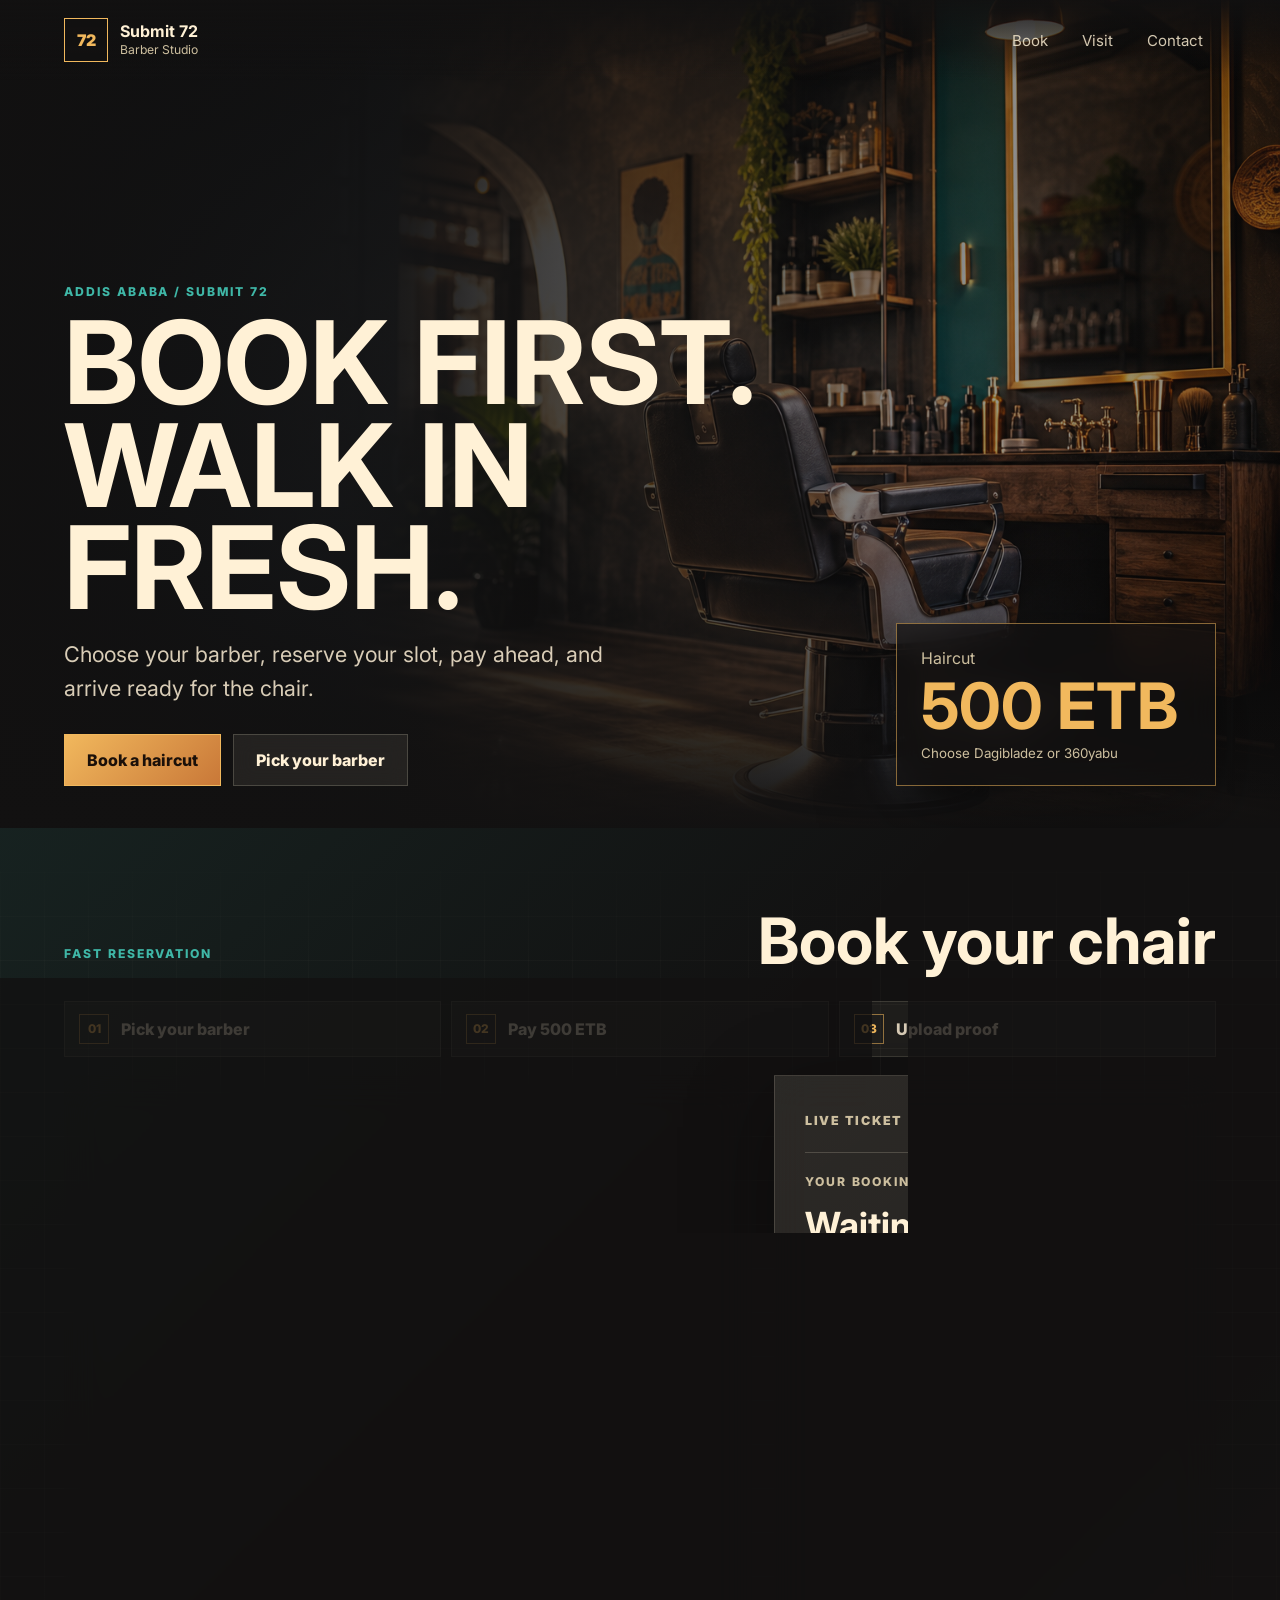
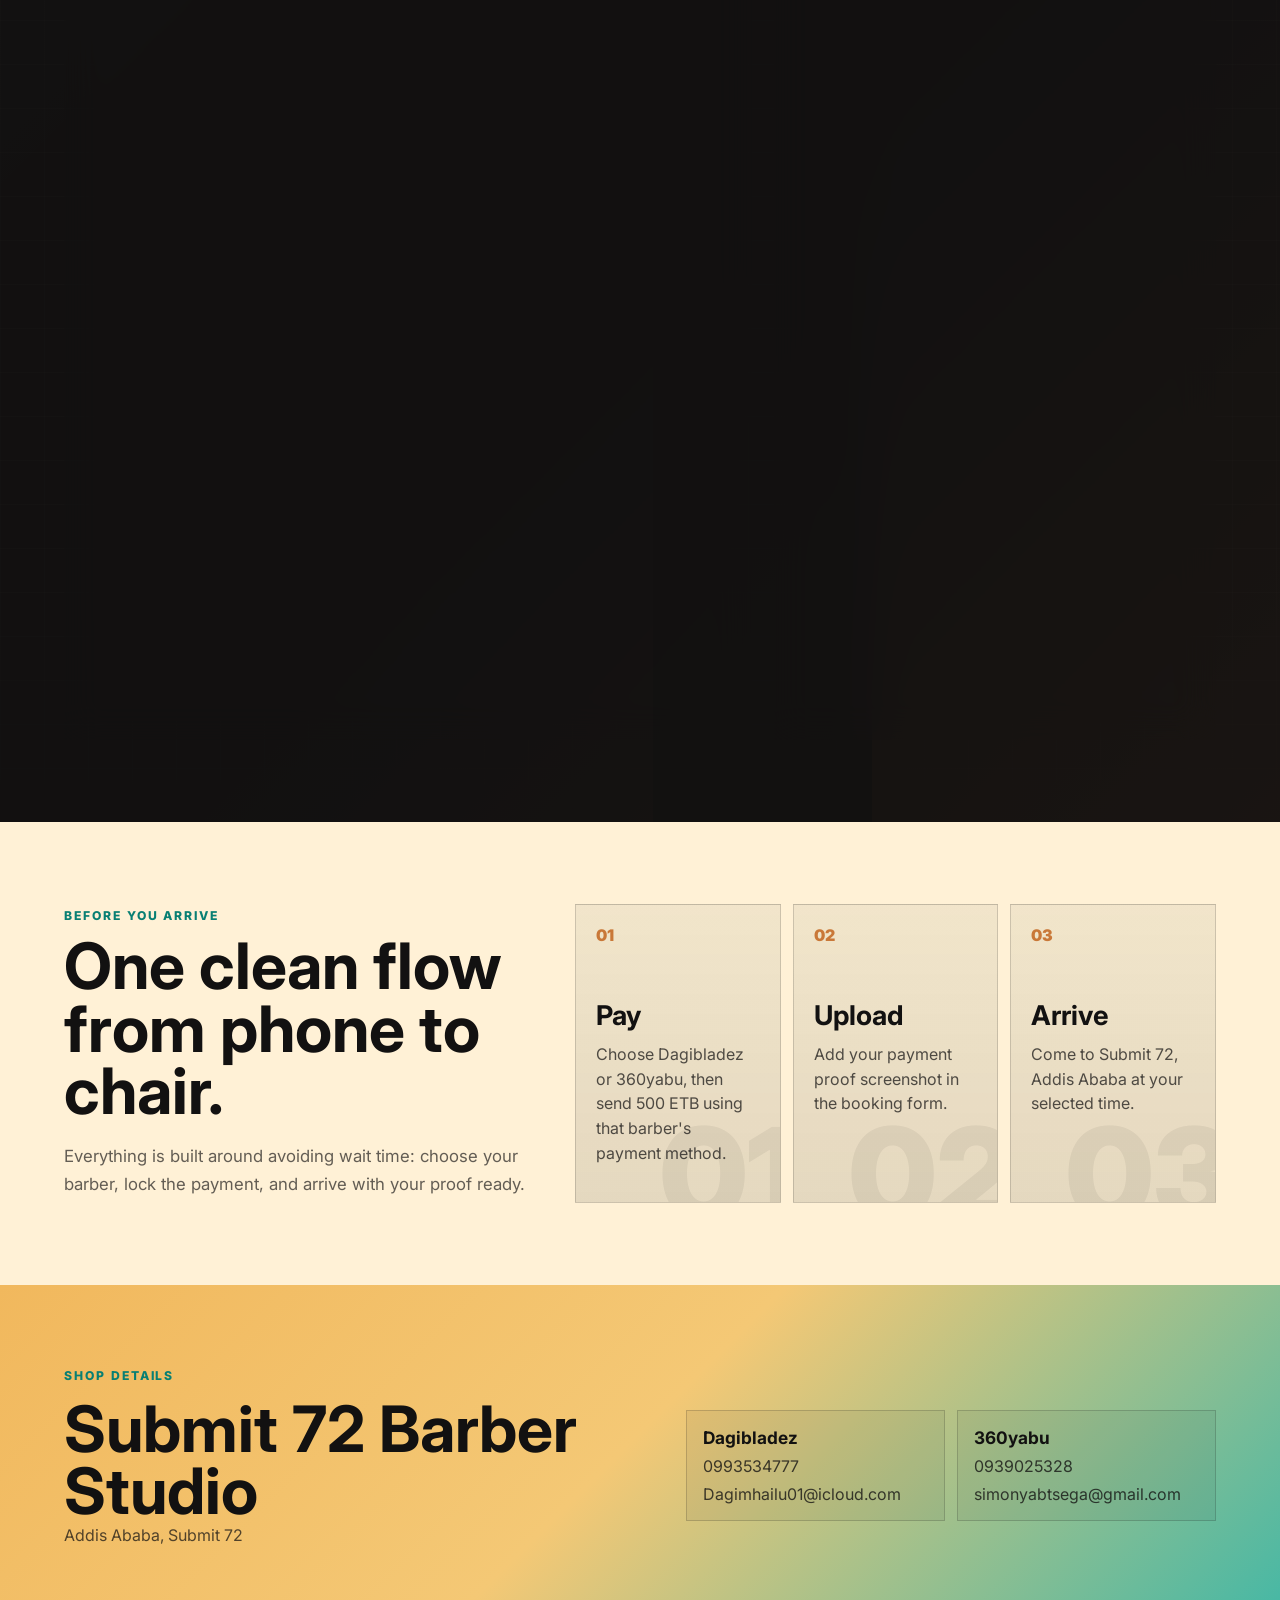
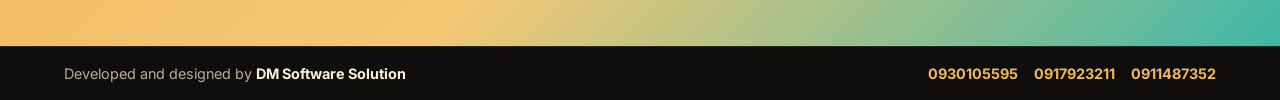
==== commit a83fb323: "Clarify 60 minute haircut slots" ====
--- a/index.html
+++ b/index.html
@@ -128,10 +128,10 @@
                   <input name="date" type="date" required />
                 </label>
                 <div class="slot-picker">
-                  <span>Available times</span>
+                  <span>Available 60-minute slots</span>
                   <input name="time" type="hidden" required />
                   <div class="time-slots" id="timeSlots" aria-live="polite"></div>
-                  <small id="slotHelp">Choose a date to see open times.</small>
+                  <small id="slotHelp">Choose a date to see open 60-minute haircut slots.</small>
                 </div>
               </div>
             </fieldset>
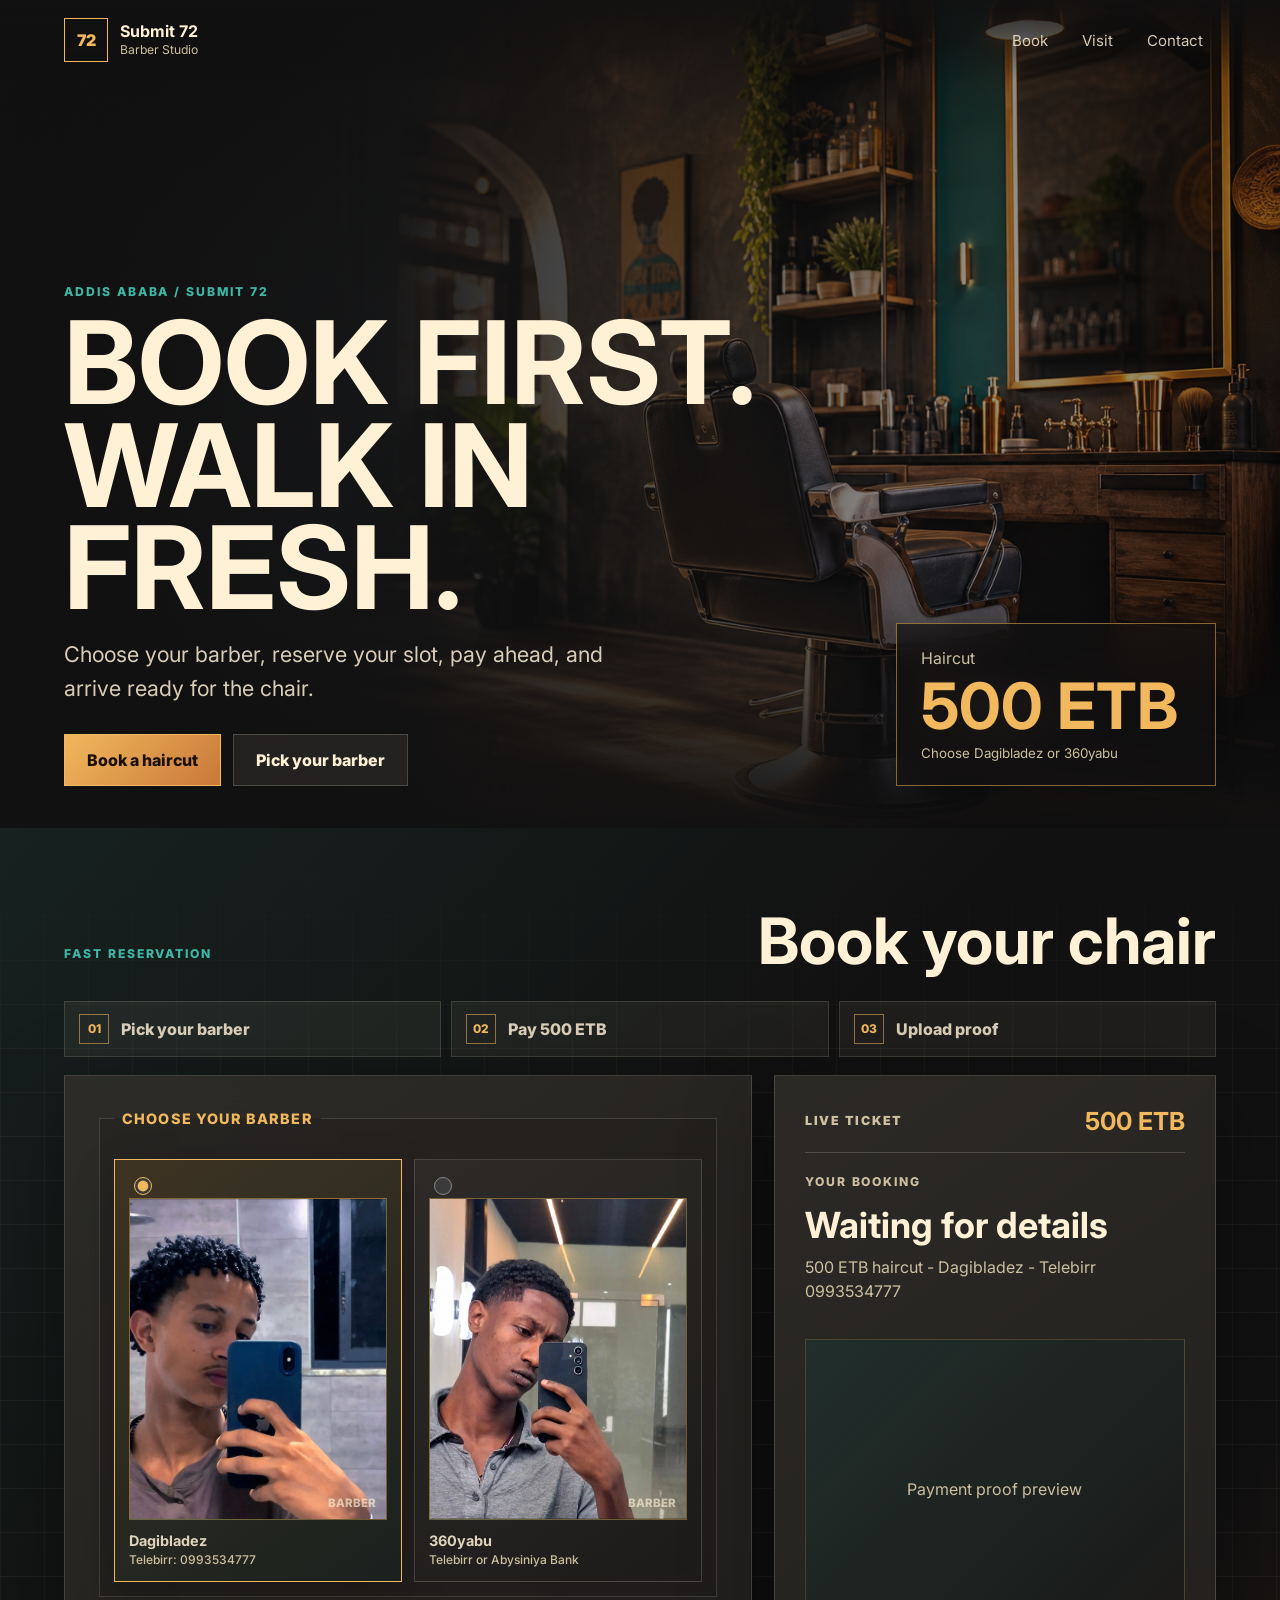
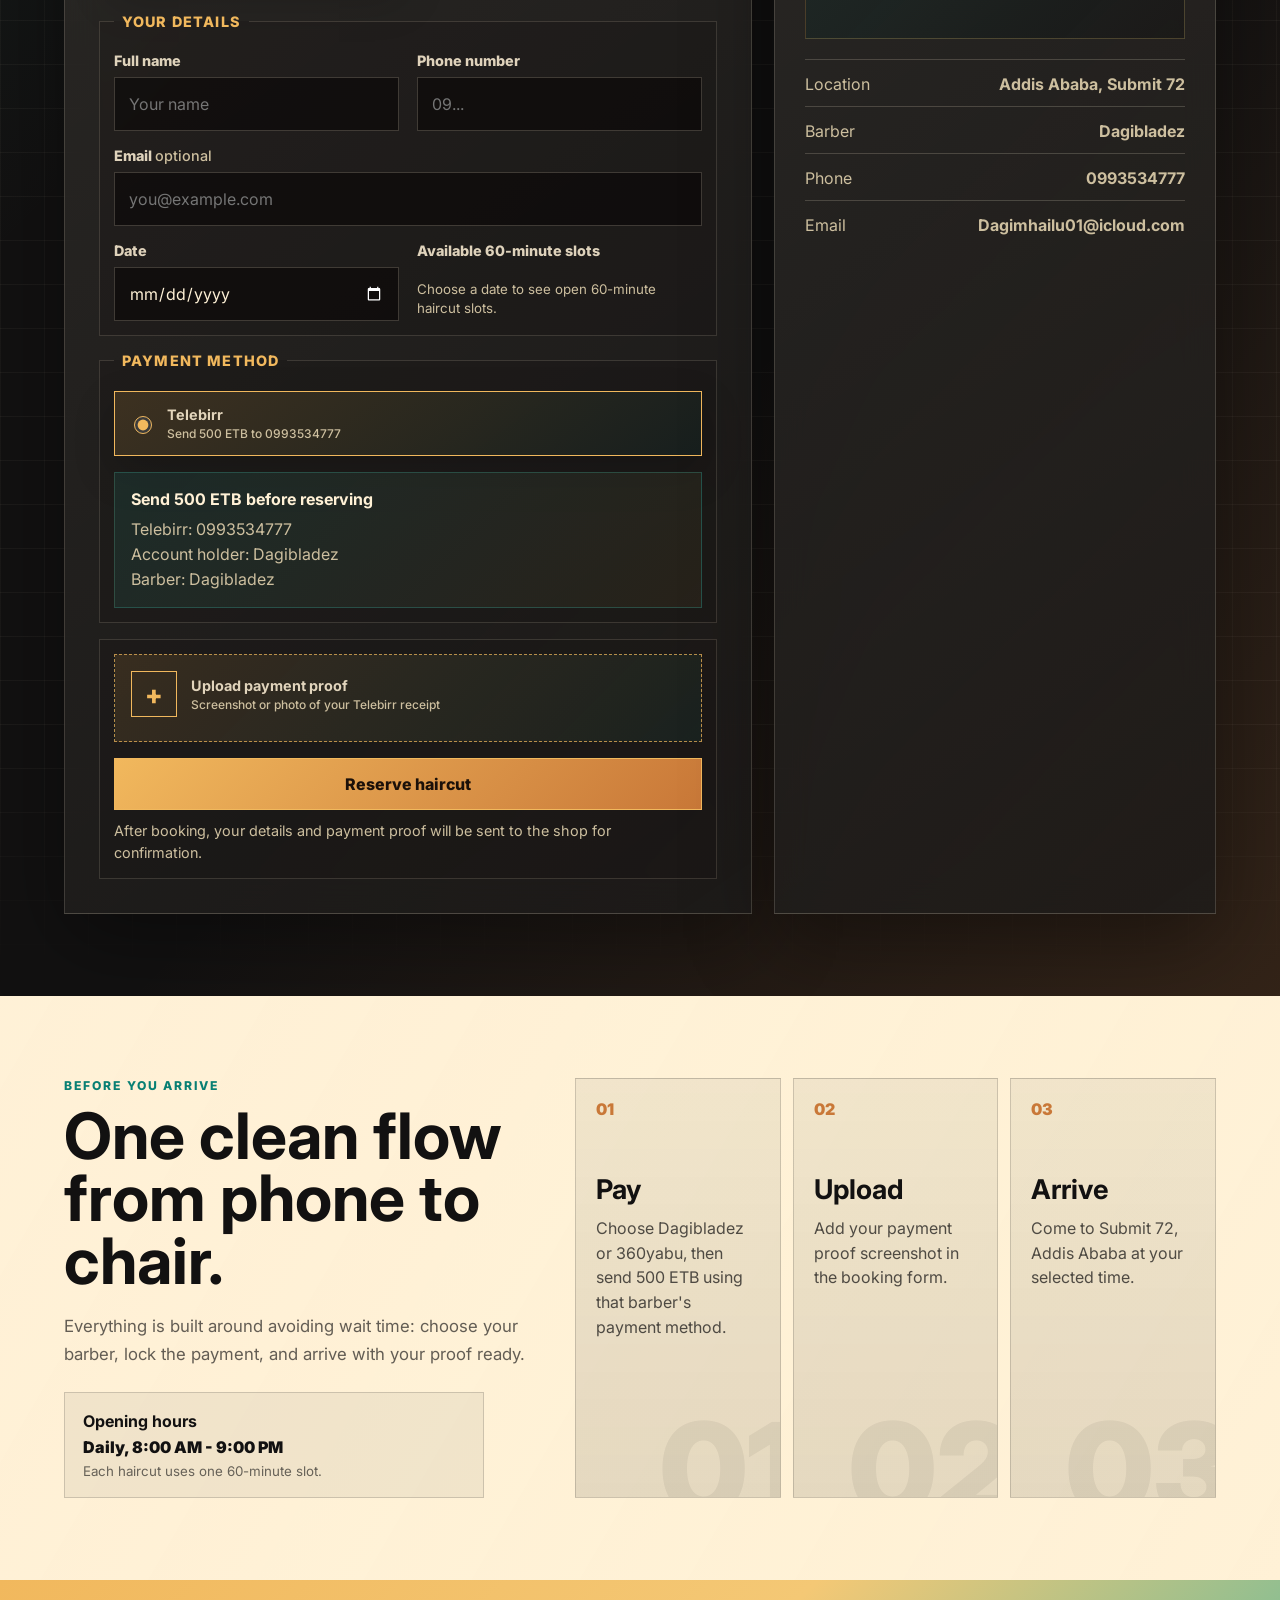
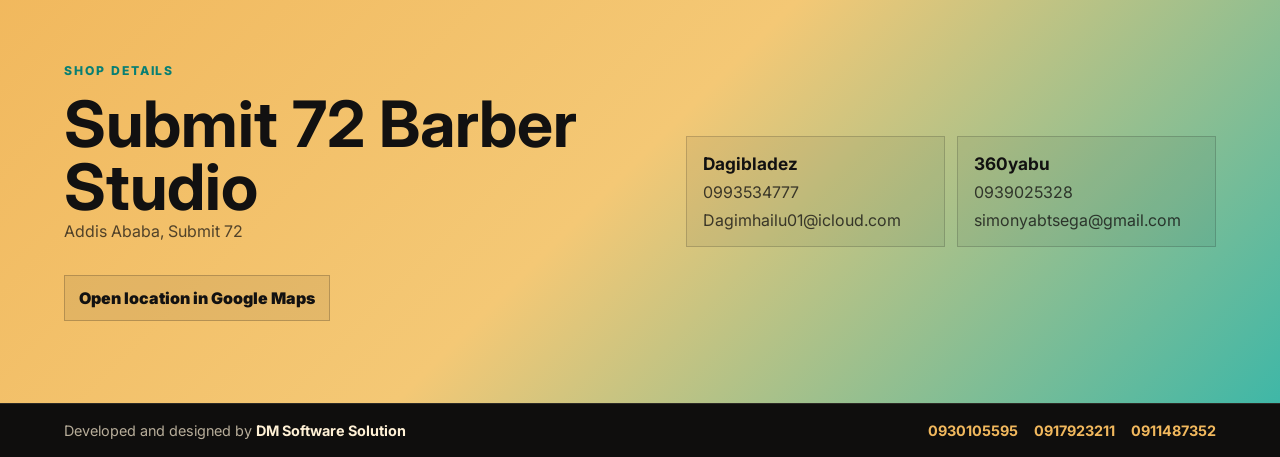
==== commit 147192d7: "Add admin management and shop details" ====
--- a/index.html
+++ b/index.html
@@ -139,6 +139,7 @@
             <fieldset class="form-panel payment-panel">
               <legend>Payment method</legend>
               <div id="paymentMethods"></div>
+              <div class="payment-instructions" id="paymentInstructions"></div>
             </fieldset>
 
             <div class="form-panel final-panel">
@@ -152,7 +153,7 @@
               </label>
 
               <button class="button submit" type="submit">Reserve haircut</button>
-              <p class="form-note">We will confirm your booking using the phone number you provide.</p>
+              <p class="form-note" id="confirmationNote">After booking, your details and payment proof will be sent to the shop for confirmation.</p>
             </div>
           </form>
 
@@ -184,6 +185,11 @@
           <p class="eyebrow">Before you arrive</p>
           <h2>One clean flow from phone to chair.</h2>
           <p>Everything is built around avoiding wait time: choose your barber, lock the payment, and arrive with your proof ready.</p>
+          <div class="hours-card">
+            <strong>Opening hours</strong>
+            <span>Daily, 8:00 AM - 9:00 PM</span>
+            <small>Each haircut uses one 60-minute slot.</small>
+          </div>
         </div>
         <div class="steps" aria-label="Booking steps">
           <article data-step="01">
@@ -209,6 +215,7 @@
           <p class="eyebrow">Shop details</p>
           <h2 id="contact-title">Submit 72 Barber Studio</h2>
           <p>Addis Ababa, Submit 72</p>
+          <a class="map-link" href="https://www.google.com/maps/search/?api=1&query=Submit%2072%20Addis%20Ababa" target="_blank" rel="noreferrer">Open location in Google Maps</a>
         </div>
         <div class="barber-contact-list">
           <article>
--- a/styles.css
+++ b/styles.css
@@ -501,6 +501,27 @@
   gap: 12px;
 }
 
+.payment-instructions {
+  border: 1px solid rgba(63, 183, 167, 0.28);
+  background:
+    linear-gradient(135deg, rgba(63, 183, 167, 0.13), rgba(241, 184, 93, 0.08)),
+    rgba(18, 17, 17, 0.42);
+  padding: 16px;
+}
+
+.payment-instructions strong,
+.hours-card strong {
+  display: block;
+  color: var(--cream);
+  font-size: 1rem;
+}
+
+.payment-instructions p {
+  margin: 8px 0 0;
+  color: var(--muted);
+  line-height: 1.55;
+}
+
 .barber-choice,
 .payment-choice {
   display: flex;
@@ -745,6 +766,28 @@
   line-height: 1.65;
 }
 
+.hours-card {
+  display: grid;
+  gap: 6px;
+  max-width: 420px;
+  margin-top: 24px;
+  border: 1px solid rgba(18, 17, 17, 0.16);
+  background: rgba(18, 17, 17, 0.06);
+  padding: 18px;
+}
+
+.hours-card strong {
+  color: var(--ink);
+}
+
+.hours-card span {
+  font-weight: 900;
+}
+
+.hours-card small {
+  color: rgba(18, 17, 17, 0.62);
+}
+
 .info-panel .eyebrow,
 .contact-band .eyebrow {
   color: #087f73;
@@ -792,6 +835,16 @@
 .contact-band p {
   color: rgba(18, 17, 17, 0.72);
   line-height: 1.55;
+}
+
+.map-link {
+  display: inline-flex;
+  margin-top: 16px;
+  border: 1px solid rgba(18, 17, 17, 0.22);
+  background: rgba(18, 17, 17, 0.07);
+  color: var(--ink);
+  font-weight: 900;
+  padding: 12px 14px;
 }
 
 .contact-band {
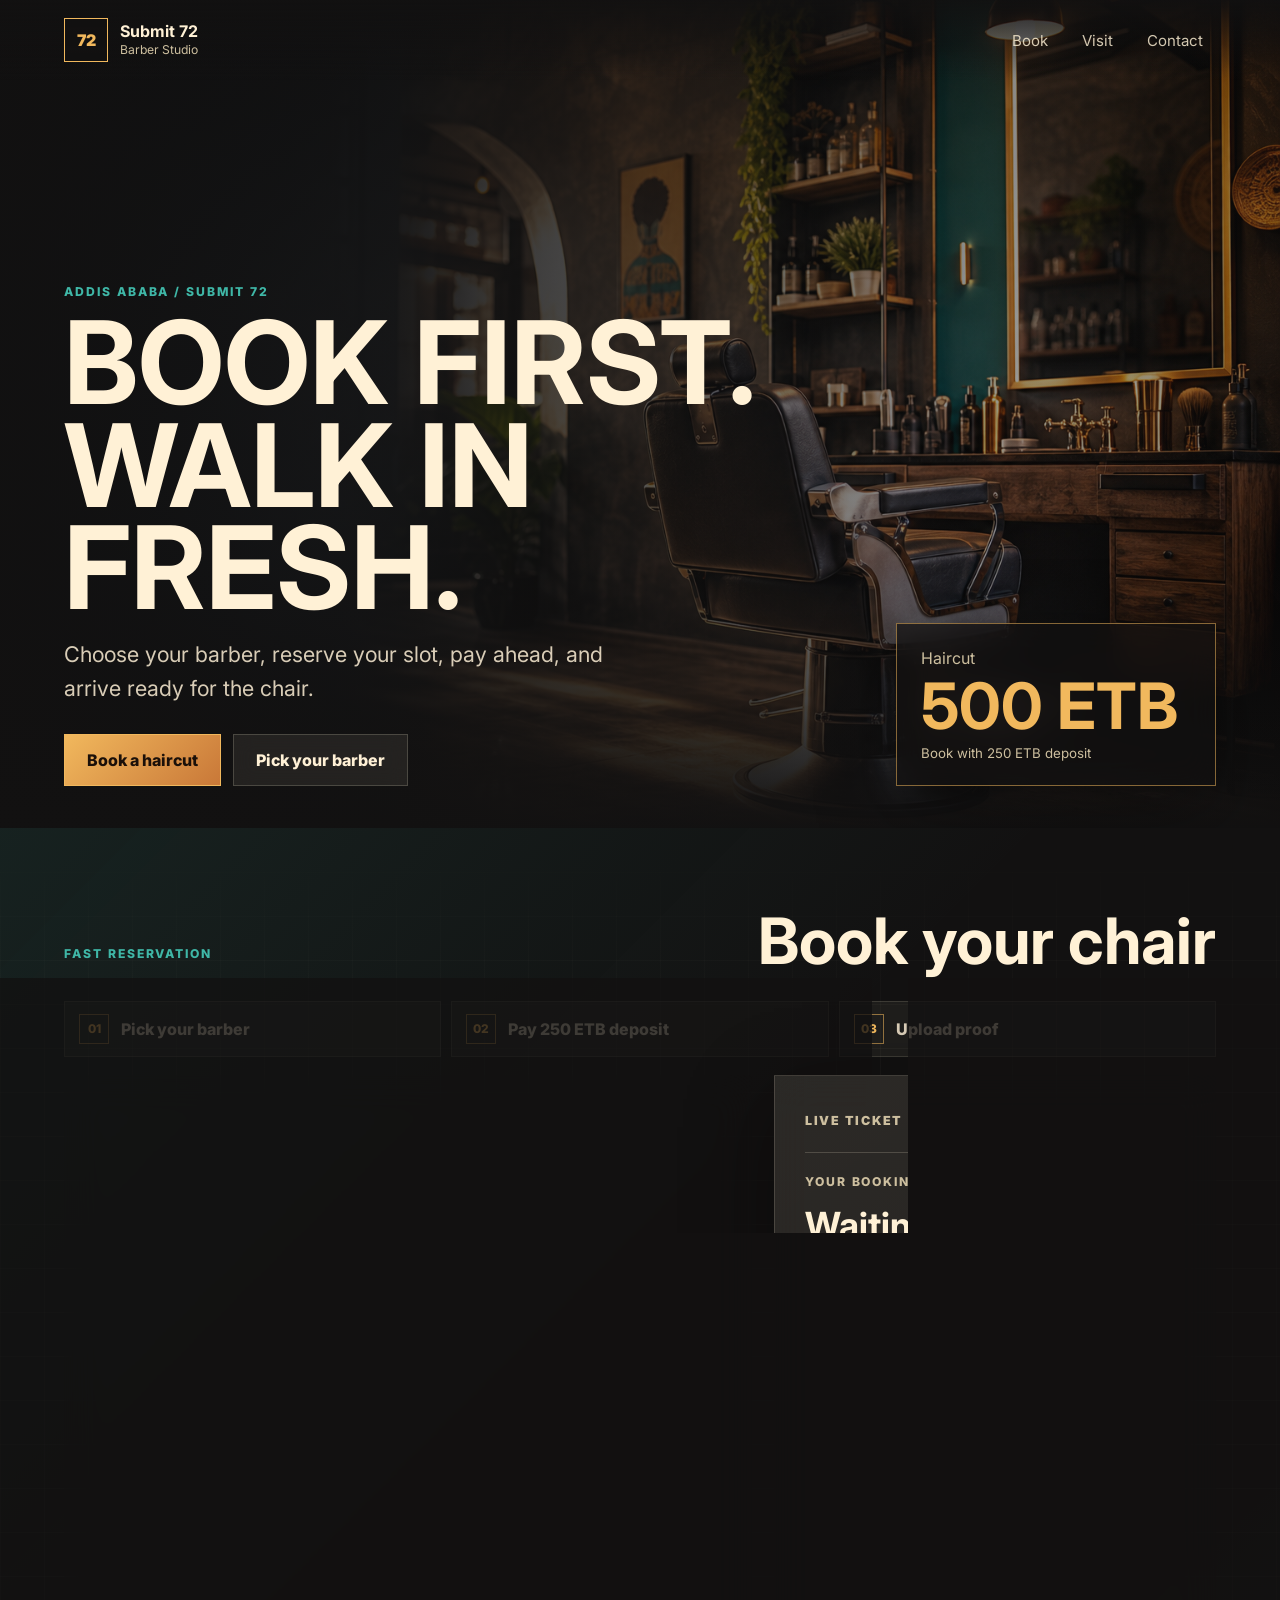
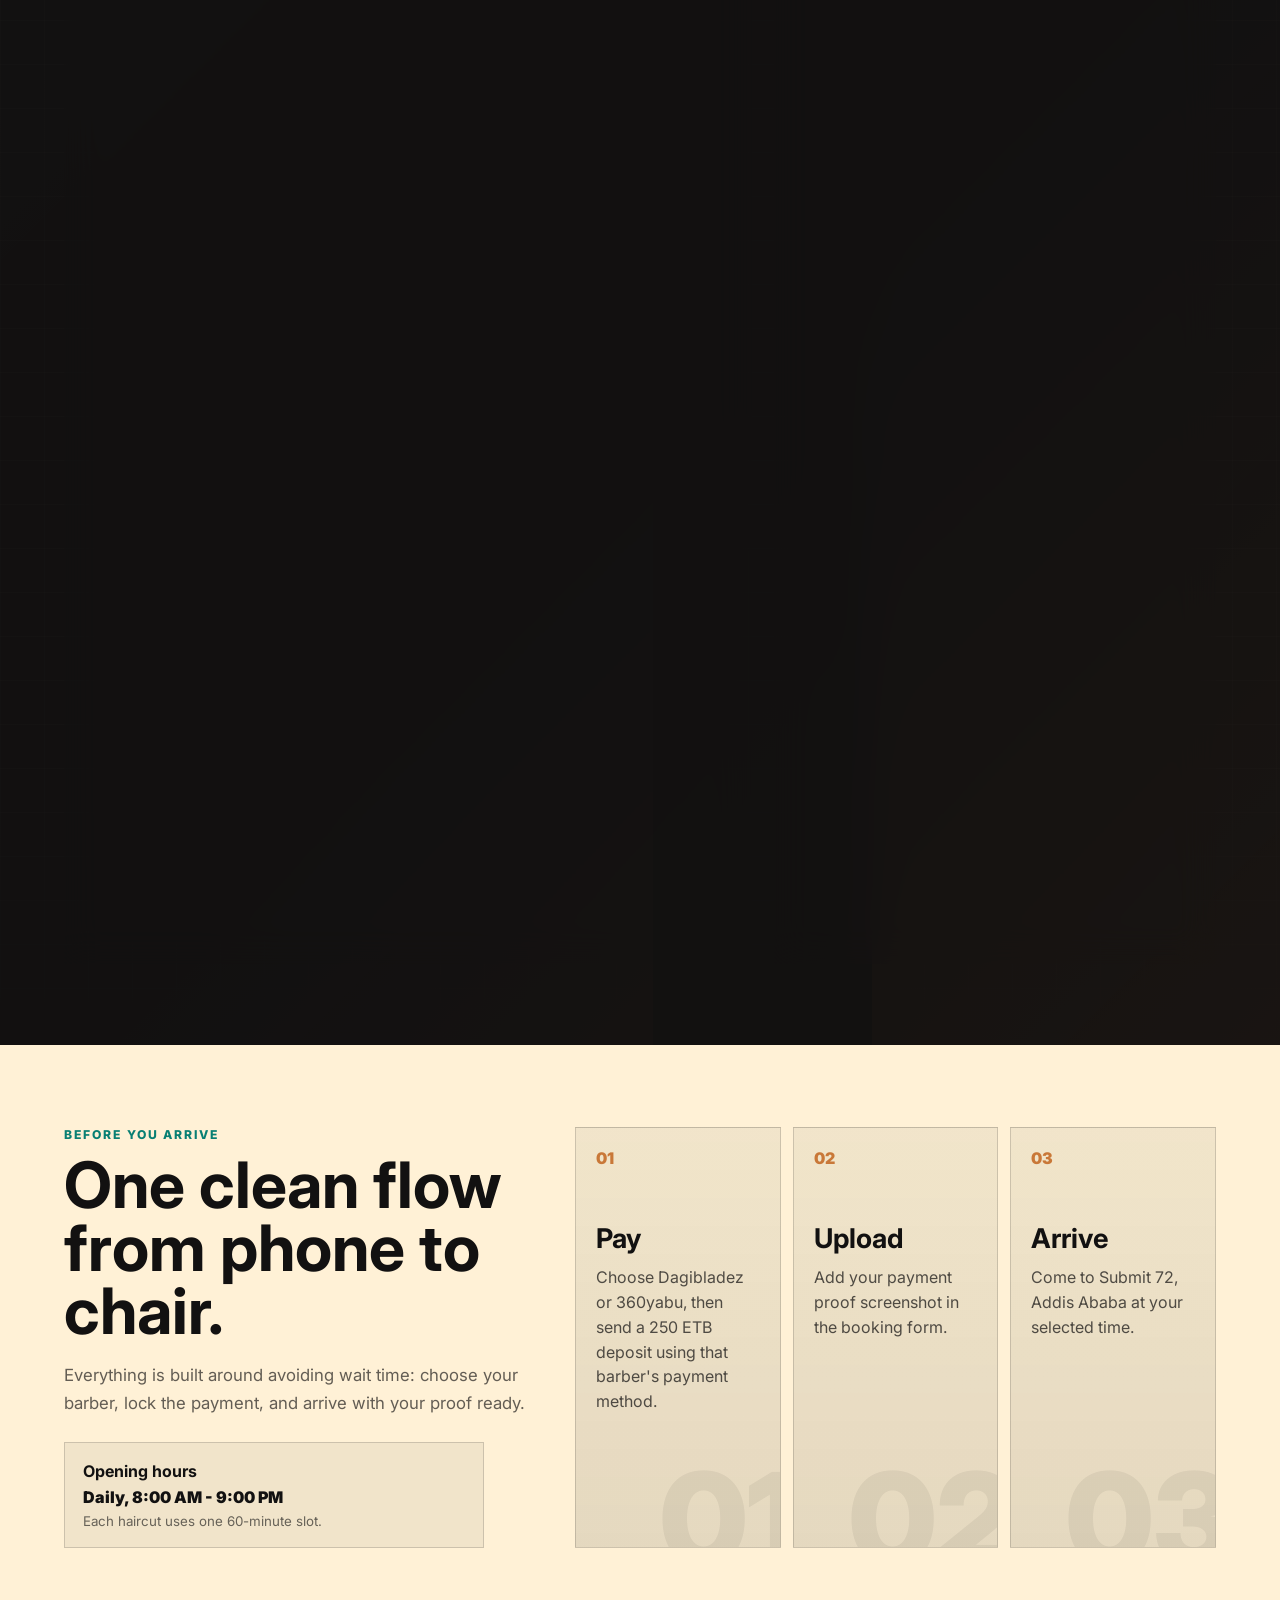
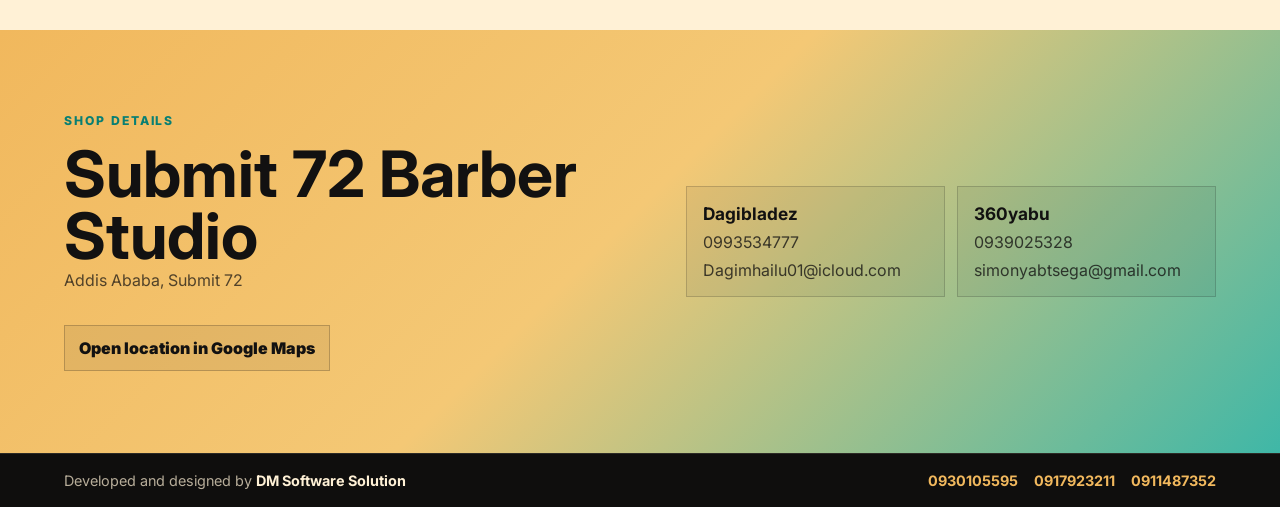
==== commit bab8cb6a: "Use half payment deposit for bookings" ====
--- a/index.html
+++ b/index.html
@@ -52,7 +52,7 @@
           <aside class="price-ticket" aria-label="Haircut price">
             <span>Haircut</span>
             <strong>500 ETB</strong>
-            <small>Choose Dagibladez or 360yabu</small>
+            <small>Book with 250 ETB deposit</small>
           </aside>
         </div>
       </section>
@@ -65,7 +65,7 @@
 
         <div class="booking-highlights" aria-label="Booking highlights">
           <p><span>01</span> Pick your barber</p>
-          <p><span>02</span> Pay 500 ETB</p>
+          <p><span>02</span> Pay 250 ETB deposit</p>
           <p><span>03</span> Upload proof</p>
         </div>
 
@@ -160,12 +160,12 @@
           <aside class="booking-preview" aria-live="polite">
             <div class="preview-topline">
               <span>Live ticket</span>
-              <strong>500 ETB</strong>
+              <strong>250 ETB deposit</strong>
             </div>
             <div>
               <p class="eyebrow">Your booking</p>
               <h3 id="previewName">Waiting for details</h3>
-              <p id="previewMeta">500 ETB haircut - Dagibladez - Telebirr 0993534777</p>
+              <p id="previewMeta">500 ETB haircut - 250 ETB deposit - Dagibladez - Telebirr 0993534777</p>
             </div>
             <div class="proof-preview" id="proofPreview">
               <span>Payment proof preview</span>
@@ -195,7 +195,7 @@
           <article data-step="01">
             <span>01</span>
             <h3>Pay</h3>
-            <p>Choose Dagibladez or 360yabu, then send 500 ETB using that barber's payment method.</p>
+            <p>Choose Dagibladez or 360yabu, then send a 250 ETB deposit using that barber's payment method.</p>
           </article>
           <article data-step="02">
             <span>02</span>
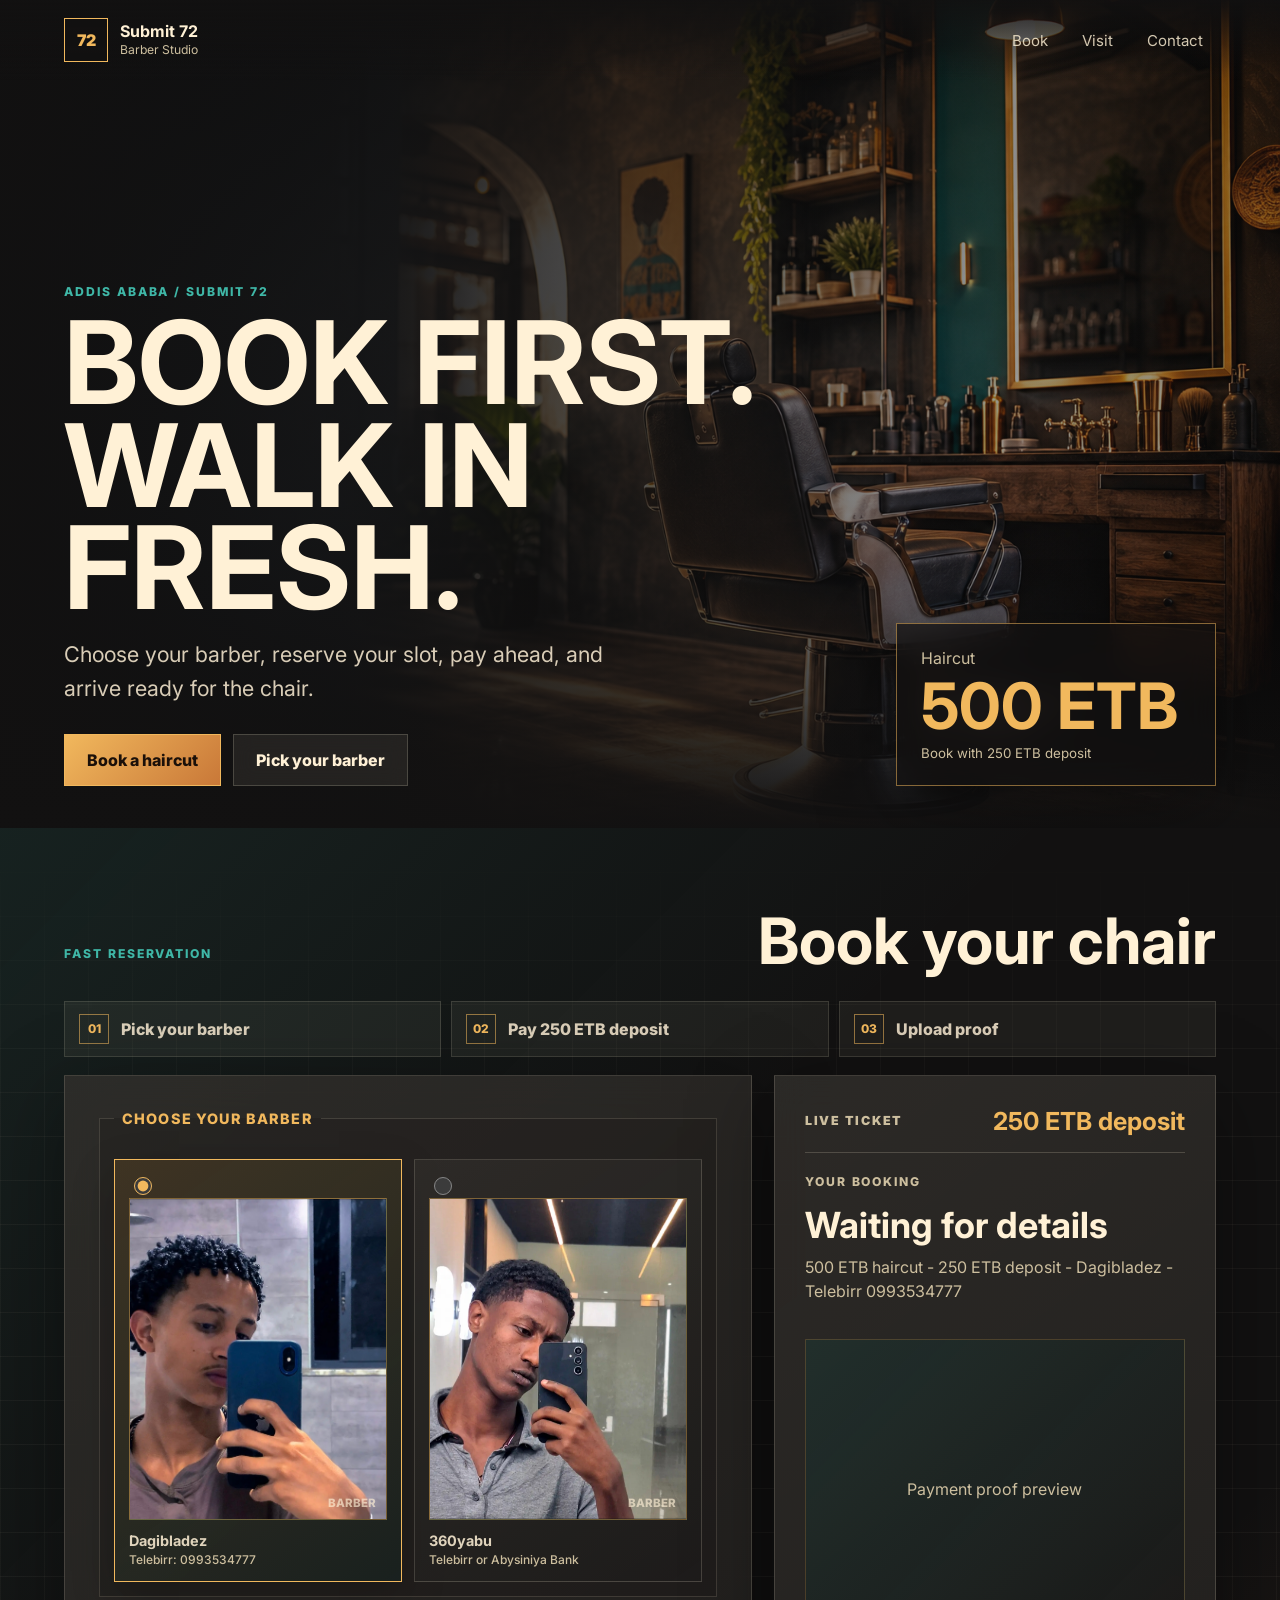
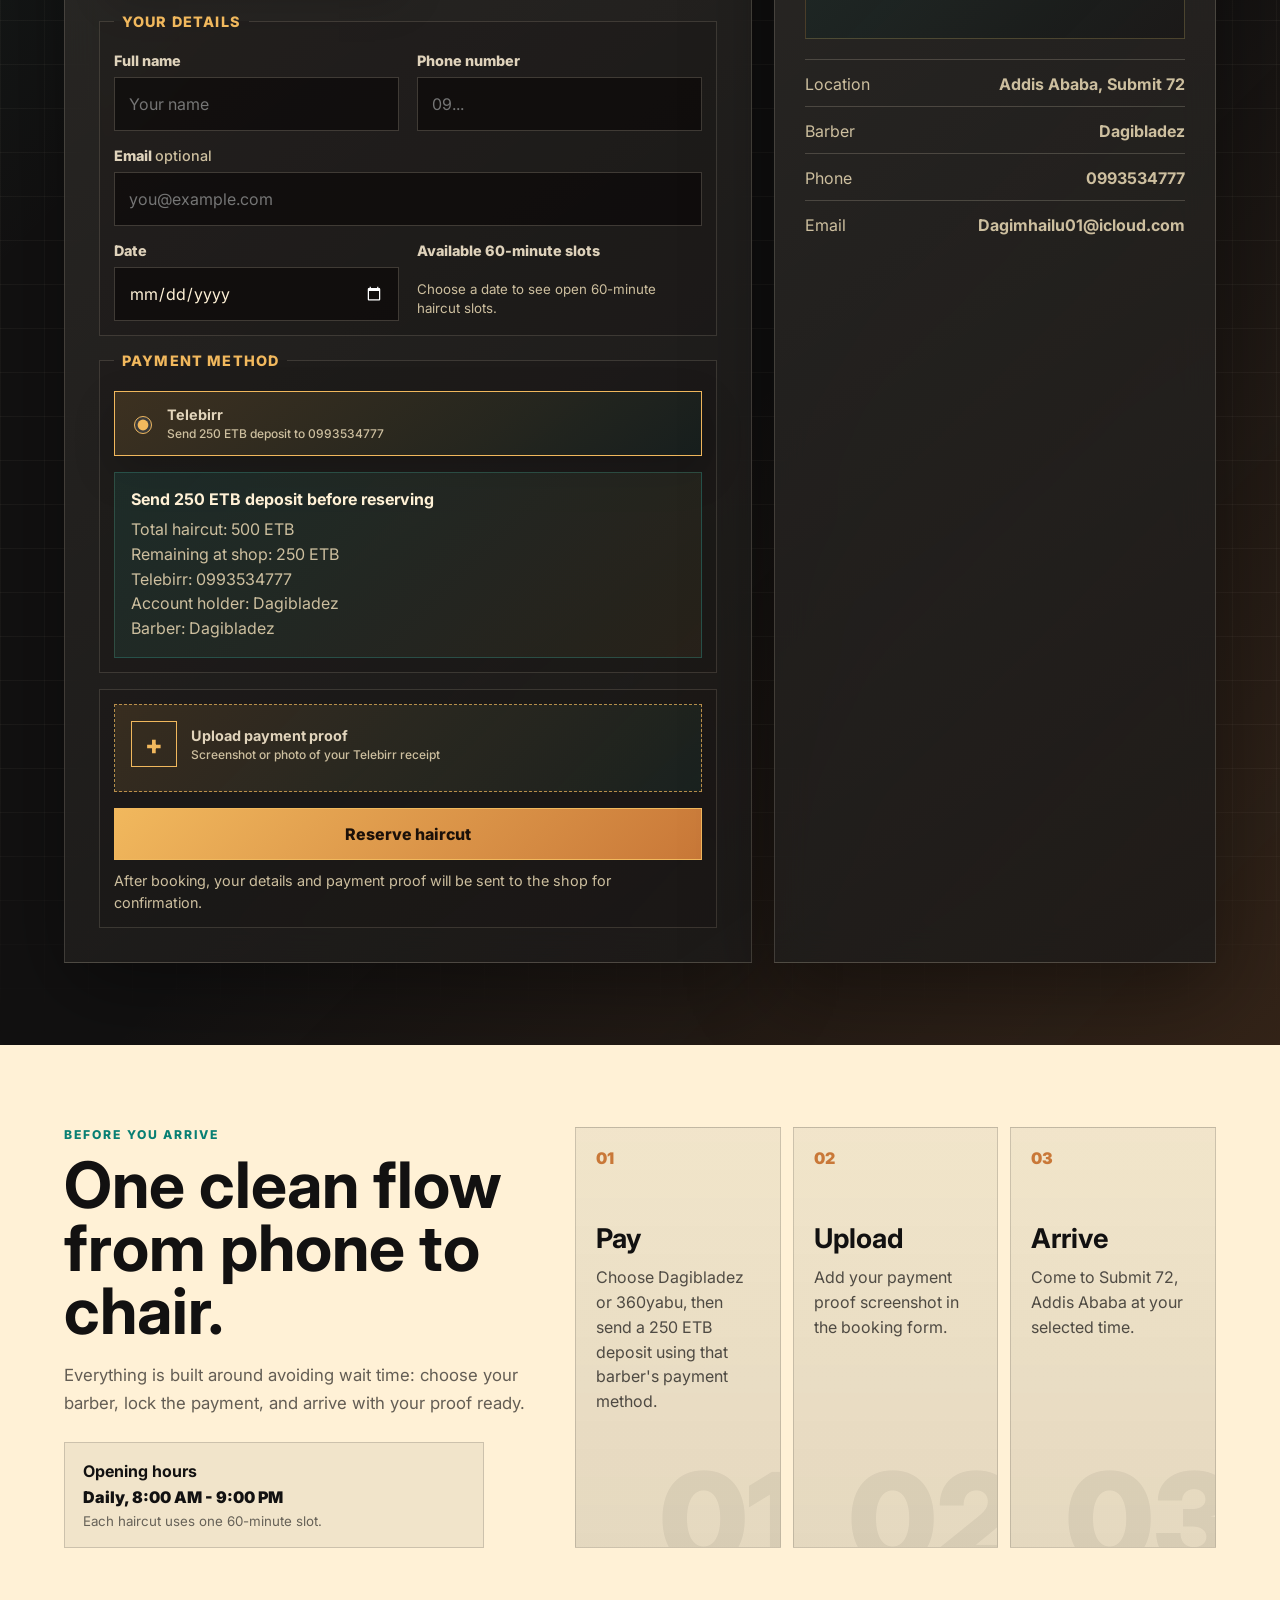
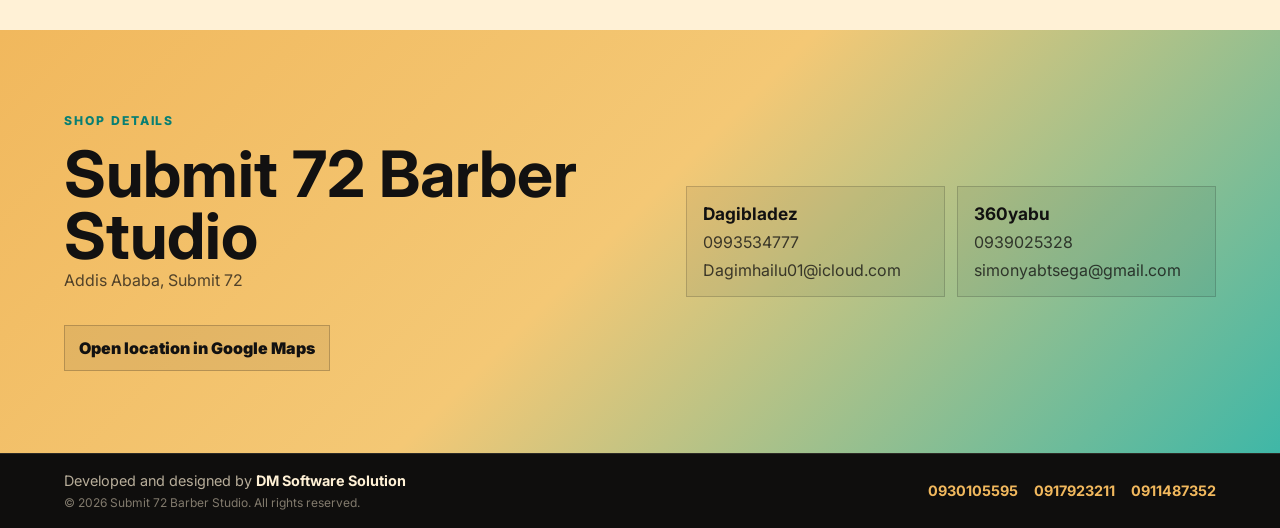
==== commit 097c9a15: "Add rights reserved footer text" ====
--- a/index.html
+++ b/index.html
@@ -232,12 +232,15 @@
       </section>
 
       <footer class="developer-credit">
-        <span>Developed and designed by <strong>DM Software Solution</strong></span>
-        <span>
+        <div>
+          <span>Developed and designed by <strong>DM Software Solution</strong></span>
+          <small>© 2026 Submit 72 Barber Studio. All rights reserved.</small>
+        </div>
+        <div>
           <a href="tel:0930105595">0930105595</a>
           <a href="tel:0917923211">0917923211</a>
           <a href="tel:0911487352">0911487352</a>
-        </span>
+        </div>
       </footer>
     </main>
 
--- a/styles.css
+++ b/styles.css
@@ -898,7 +898,16 @@
   color: var(--cream);
 }
 
-.developer-credit span:last-child {
+.developer-credit div {
+  display: grid;
+  gap: 6px;
+}
+
+.developer-credit small {
+  color: rgba(255, 241, 214, 0.48);
+}
+
+.developer-credit div:last-child {
   display: flex;
   flex-wrap: wrap;
   gap: 10px 16px;
